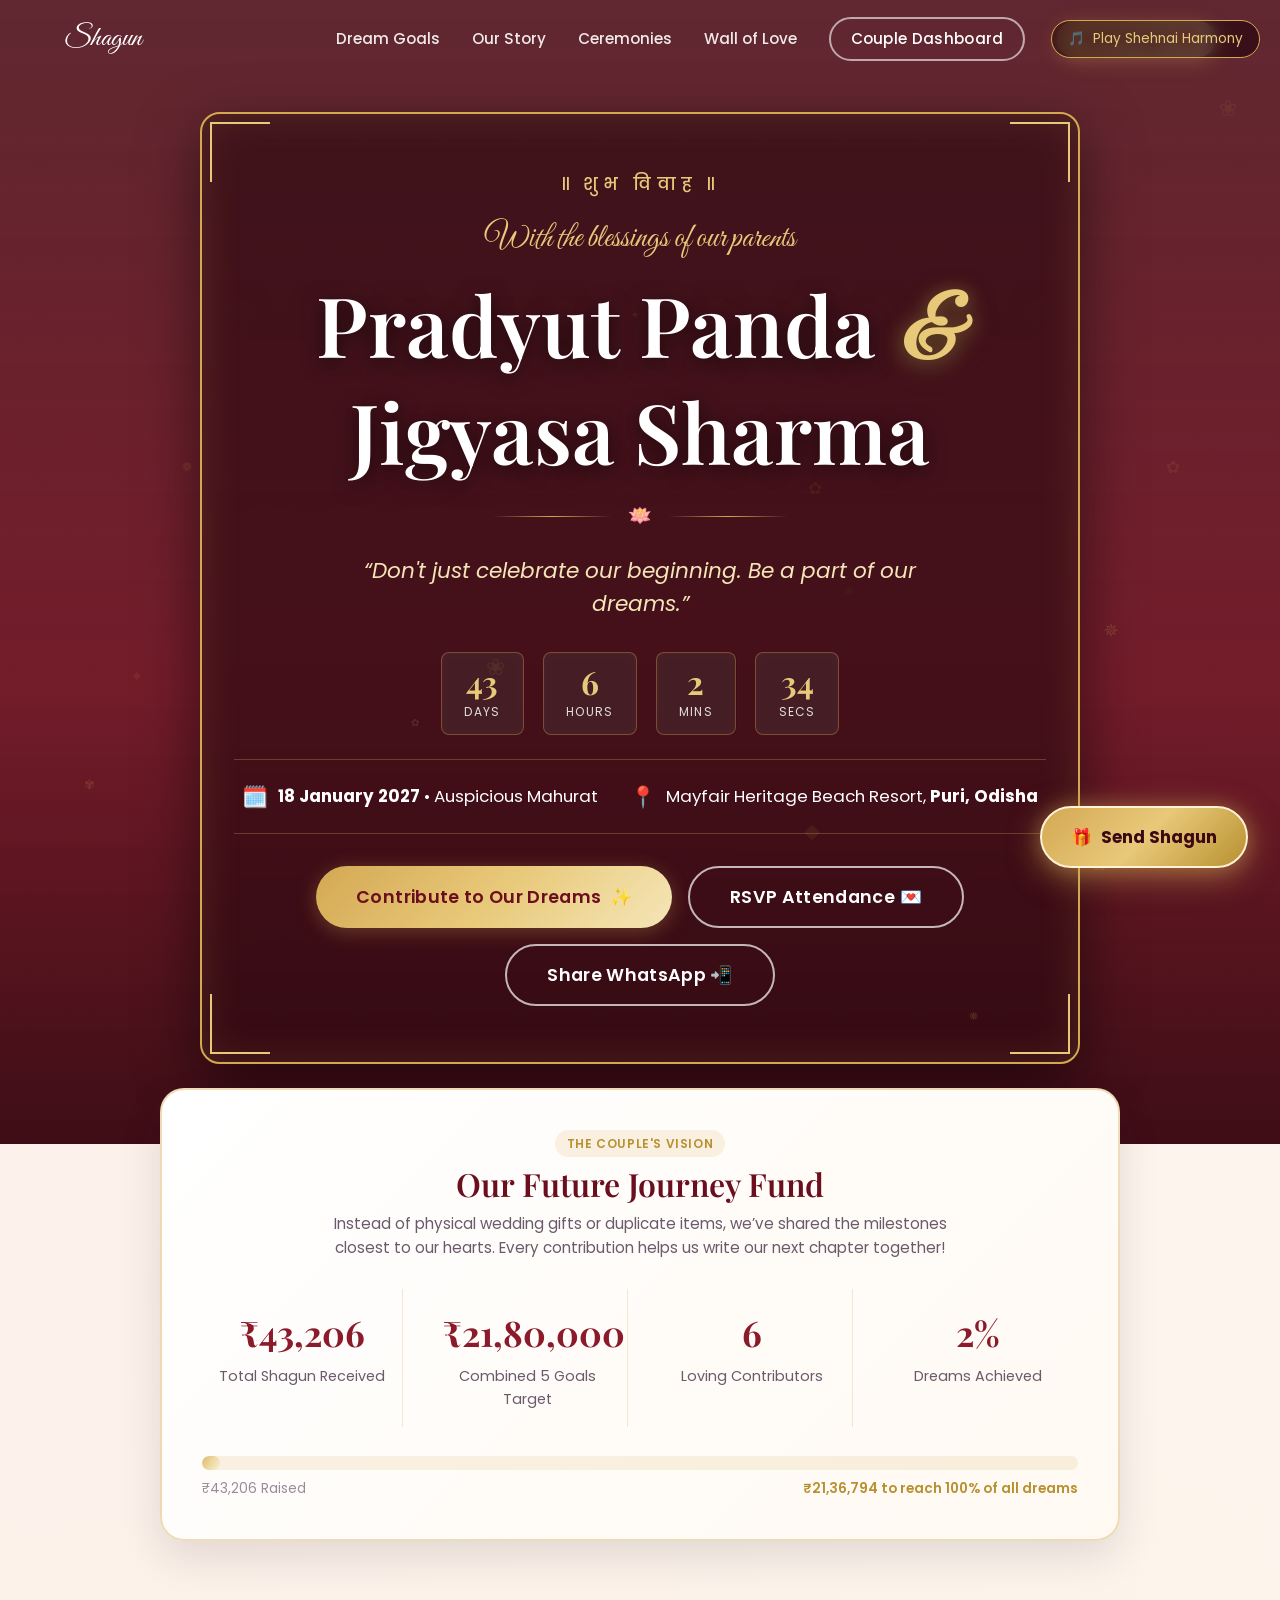
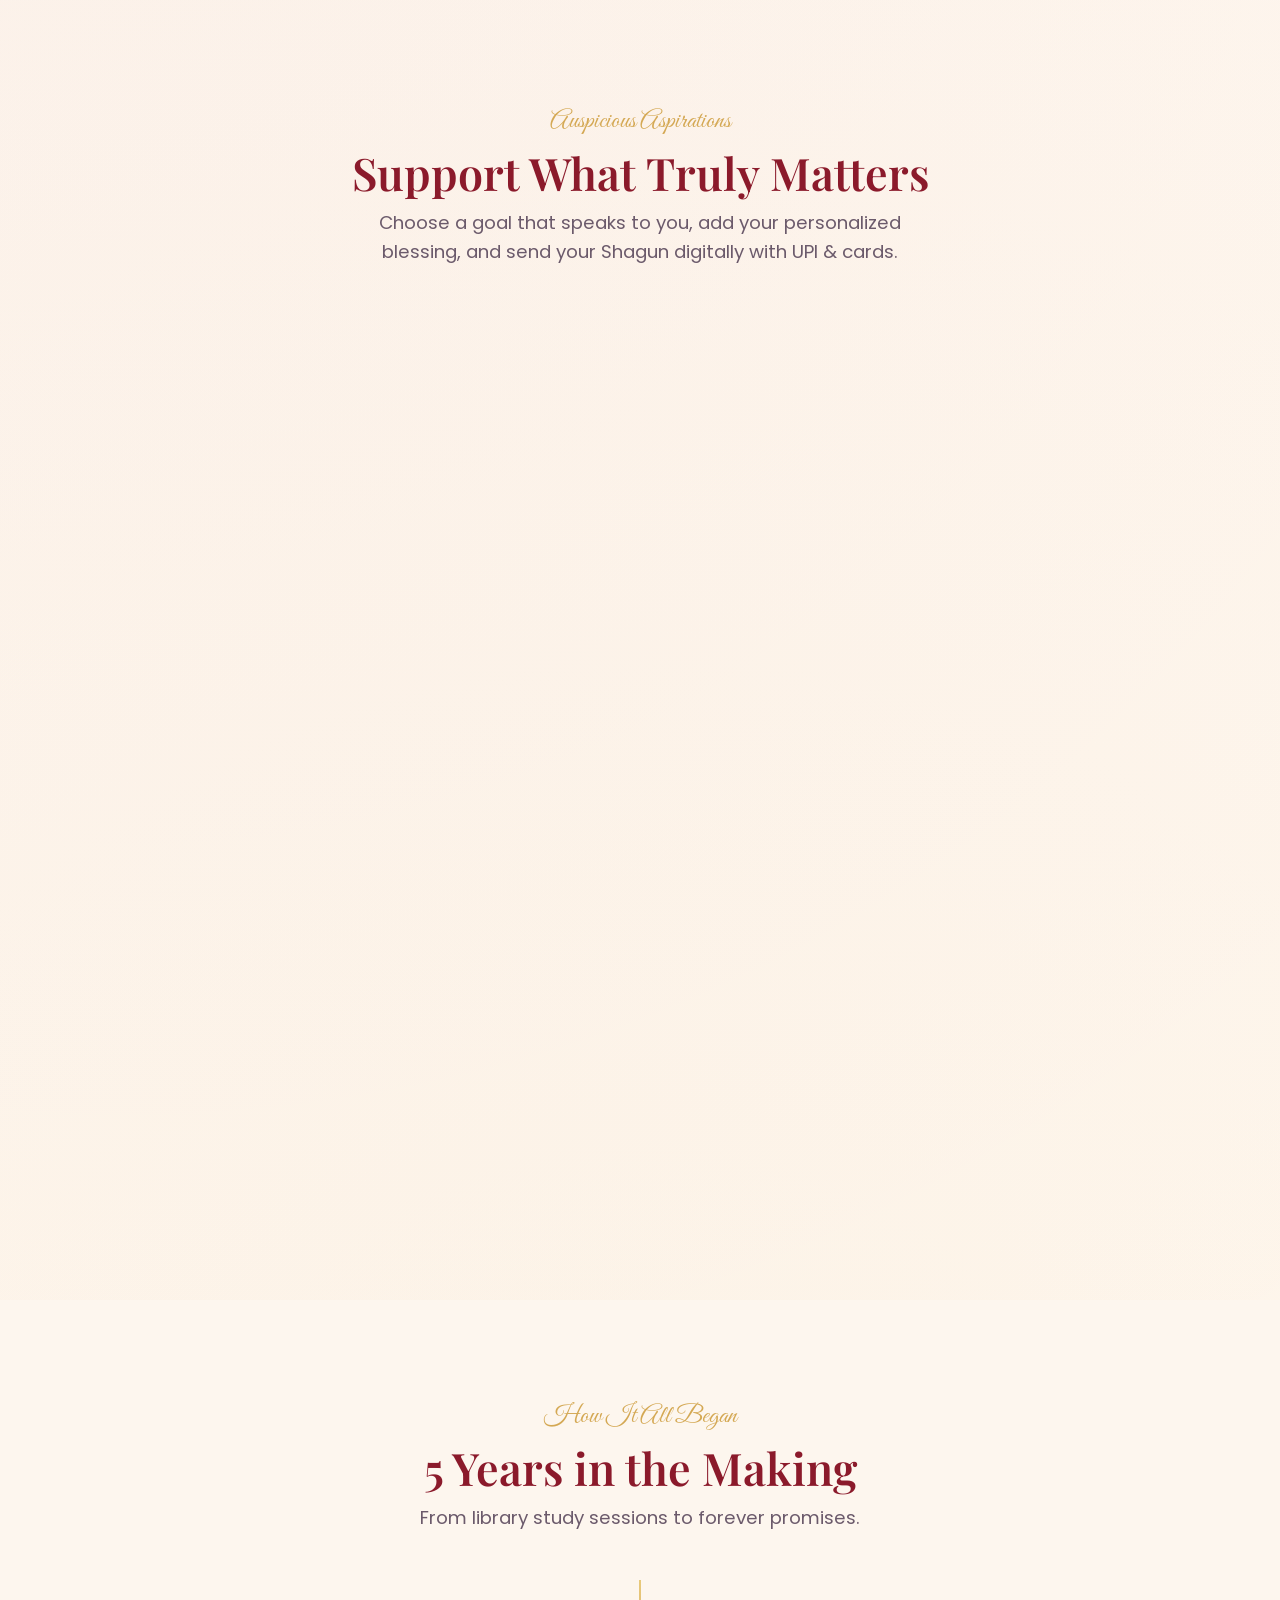
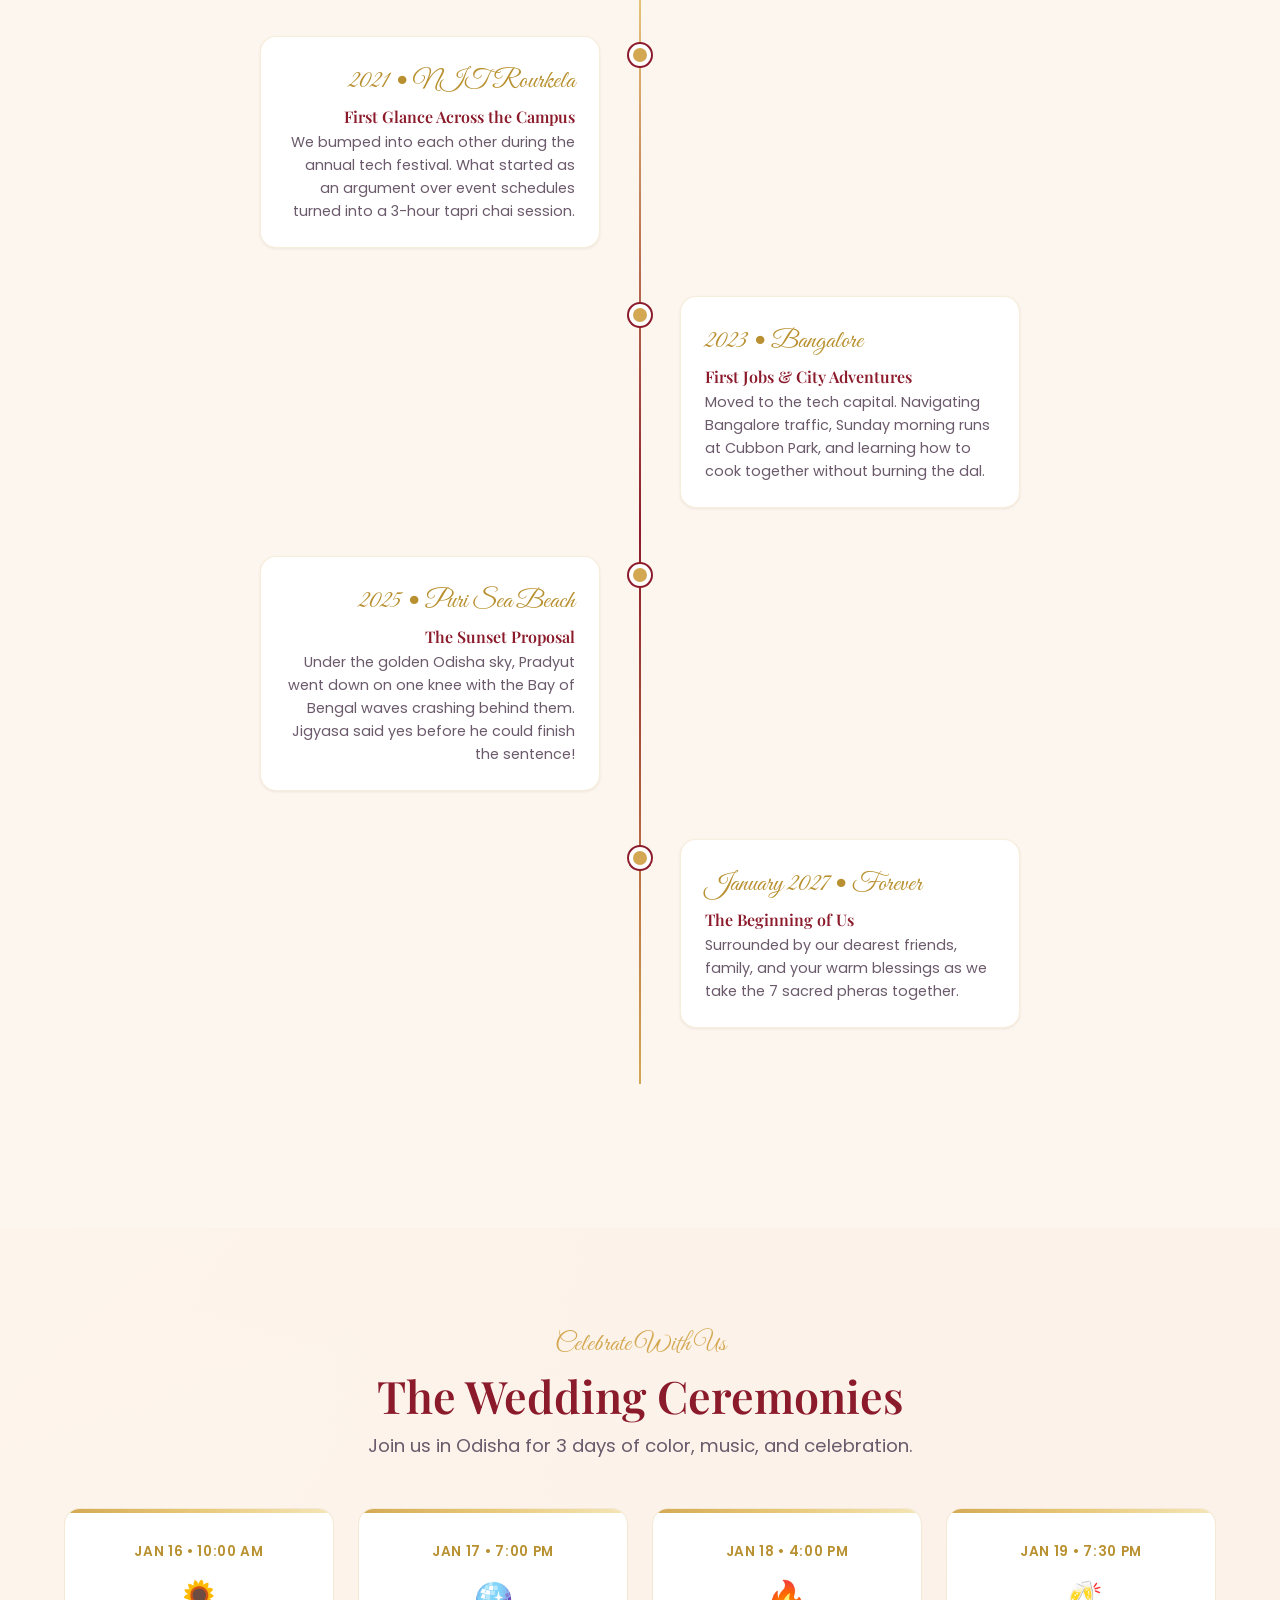
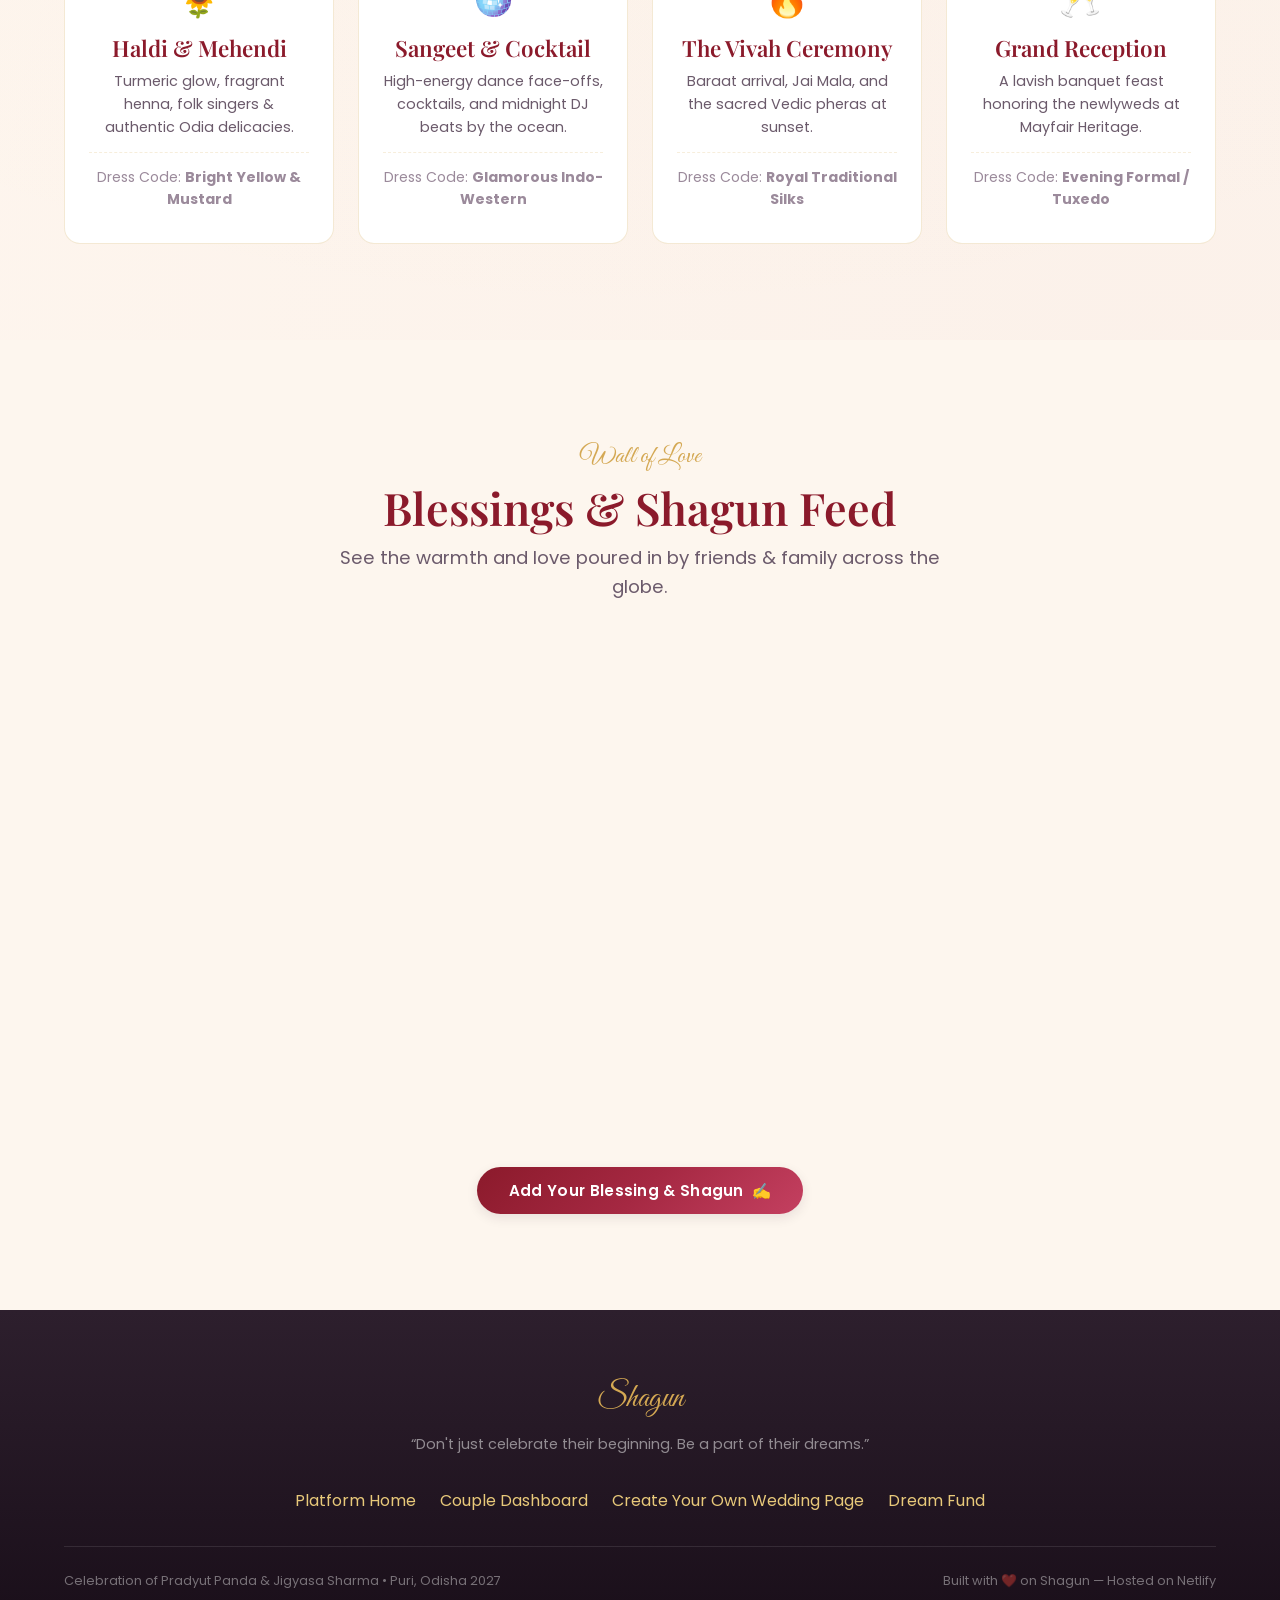
==== wedding.html @ 44f079c4 "feat: initial release of Shagun Indian wedding goal-funding webapp" ====
<!DOCTYPE html>
<html lang="en">
<head>
  <meta charset="UTF-8">
  <meta name="viewport" content="width=device-width, initial-scale=1.0">
  <title>Pradyut & Jigyasa Wedding Invitation & Shagun Registry | Puri, Odisha</title>
  <meta name="description" content="Join Pradyut & Jigyasa's wedding celebration on January 18, 2027 in Puri, Odisha. Don't just celebrate their beginning — be a part of their dreams!">
  <link rel="stylesheet" href="css/styles.css">
  <style>
    /* ==========================================================
       WEDDING INVITATION & SHAGUN REGISTRY - INTEGRATED STYLES
       ========================================================== */

    .wedding-bg {
      background-color: var(--color-cream);
      background-image: 
        radial-gradient(circle at 50% 50%, rgba(212, 168, 83, 0.05) 0%, transparent 60%),
        radial-gradient(circle at 10% 20%, rgba(139, 26, 43, 0.03) 0%, transparent 40%),
        radial-gradient(circle at 90% 80%, rgba(139, 26, 43, 0.03) 0%, transparent 40%);
    }

    /* Hero Section */
    .wedding-hero {
      min-height: 100vh;
      display: flex;
      flex-direction: column;
      align-items: center;
      justify-content: center;
      text-align: center;
      position: relative;
      padding: 6rem 1.5rem 4rem;
      background: 
        linear-gradient(180deg, rgba(74, 11, 22, 0.88) 0%, rgba(107, 15, 30, 0.94) 60%, rgba(58, 8, 17, 0.98) 100%),
        url('data:image/svg+xml;utf8,<svg xmlns="http://www.w3.org/2000/svg" width="80" height="80" viewBox="0 0 80 80"><path d="M40 0 L80 40 L40 80 L0 40 Z" fill="none" stroke="%23D4A853" stroke-width="0.7" opacity="0.15"/></svg>');
      color: #fff;
      overflow: hidden;
    }

    .hero-border-frame {
      position: relative;
      max-width: 880px;
      width: 100%;
      border: 2px solid var(--color-gold);
      padding: 3.5rem 2rem;
      border-radius: 20px;
      background: rgba(45, 10, 18, 0.65);
      backdrop-filter: blur(8px);
      box-shadow: 0 20px 60px rgba(0,0,0,0.5), inset 0 0 40px rgba(212,168,83,0.15);
      margin: 1rem auto;
    }

    .corner-motif {
      position: absolute;
      width: 60px;
      height: 60px;
      border: 2px solid var(--color-gold-light);
      pointer-events: none;
    }
    .corner-tl { top: 8px; left: 8px; border-right: none; border-bottom: none; }
    .corner-tr { top: 8px; right: 8px; border-left: none; border-bottom: none; }
    .corner-bl { bottom: 8px; left: 8px; border-right: none; border-top: none; }
    .corner-br { bottom: 8px; right: 8px; border-left: none; border-top: none; }

    .shubh-tag {
      display: inline-flex;
      align-items: center;
      gap: 0.5rem;
      color: var(--color-gold-light);
      font-size: 1.1rem;
      letter-spacing: 0.3em;
      text-transform: uppercase;
      margin-bottom: 1rem;
      font-weight: 500;
    }

    .couple-names {
      font-family: var(--font-heading);
      font-size: clamp(2.6rem, 7vw, 5.2rem);
      line-height: 1.1;
      color: #FFFFFF;
      margin: 0.8rem 0;
      text-shadow: 0 4px 20px rgba(0,0,0,0.6);
    }

    .couple-ampersand {
      font-family: var(--font-script);
      color: var(--color-gold-light);
      font-size: clamp(3rem, 7vw, 5.5rem);
      margin: 0 0.5rem;
      display: inline-block;
      vertical-align: middle;
      filter: drop-shadow(0 2px 8px rgba(212,168,83,0.6));
    }

    .wedding-tagline {
      font-size: clamp(1rem, 2.5vw, 1.35rem);
      color: var(--color-gold-shine);
      font-style: italic;
      margin: 1.2rem auto 2rem;
      max-width: 640px;
      line-height: 1.5;
    }

    .wedding-meta-bar {
      display: flex;
      justify-content: center;
      gap: 2rem;
      flex-wrap: wrap;
      padding: 1.25rem 0;
      border-top: 1px solid rgba(212,168,83,0.3);
      border-bottom: 1px solid rgba(212,168,83,0.3);
      margin-top: 1.5rem;
      font-size: 1.05rem;
      color: #fff;
    }

    .meta-item {
      display: flex;
      align-items: center;
      gap: 0.6rem;
    }

    .meta-icon {
      color: var(--color-gold-light);
      font-size: 1.3rem;
    }

    /* Countdown Ribbon */
    .countdown-ribbon {
      display: flex;
      gap: 1.2rem;
      justify-content: center;
      margin: 2rem 0 1rem;
      flex-wrap: wrap;
    }

    .countdown-box {
      background: rgba(255, 255, 255, 0.08);
      border: 1px solid rgba(212, 168, 83, 0.35);
      border-radius: var(--radius-md);
      padding: 0.8rem 1.4rem;
      min-width: 80px;
      text-align: center;
      backdrop-filter: blur(4px);
    }

    .countdown-val {
      font-size: 2rem;
      font-weight: 700;
      color: var(--color-gold-light);
      line-height: 1;
      font-family: var(--font-heading);
    }

    .countdown-lbl {
      font-size: 0.75rem;
      text-transform: uppercase;
      letter-spacing: 0.1em;
      opacity: 0.85;
      margin-top: 0.25rem;
    }

    .hero-actions {
      display: flex;
      gap: 1rem;
      justify-content: center;
      margin-top: 2rem;
      flex-wrap: wrap;
    }

    /* Floating Action Pill */
    .floating-shagun-btn {
      position: fixed;
      bottom: 2rem;
      right: 2rem;
      z-index: 999;
      background: linear-gradient(135deg, #D4A853 0%, #E8C97A 50%, #B8902F 100%);
      color: #3b0914;
      padding: 1rem 1.8rem;
      border-radius: var(--radius-full);
      font-weight: 700;
      font-size: 1.05rem;
      display: flex;
      align-items: center;
      gap: 0.6rem;
      box-shadow: 0 8px 32px rgba(212,168,83,0.5), 0 0 20px rgba(212,168,83,0.3);
      cursor: pointer;
      animation: pulseGold 2.5s infinite;
      transition: all var(--transition-normal);
      border: 2px solid #FFF3D4;
    }
    .floating-shagun-btn:hover {
      transform: translateY(-4px) scale(1.04);
      box-shadow: 0 12px 40px rgba(212,168,83,0.7);
    }

    /* Music Toggle Button */
    .music-btn {
      position: fixed;
      top: 1.25rem;
      right: 1.25rem;
      z-index: 1001;
      background: rgba(45,10,18,0.75);
      border: 1px solid var(--color-gold);
      color: var(--color-gold-light);
      padding: 0.5rem 1rem;
      border-radius: var(--radius-full);
      font-size: 0.85rem;
      cursor: pointer;
      display: flex;
      align-items: center;
      gap: 0.5rem;
      backdrop-filter: blur(8px);
      transition: all var(--transition-normal);
    }
    .music-btn:hover {
      background: var(--color-primary);
      color: #fff;
    }
    .music-playing {
      border-color: #4CAF50;
      color: #A5D6A7;
    }

    /* Overall Dream Progress Card */
    .dream-hero-card {
      background: linear-gradient(135deg, #FFFFFF 0%, #FFF9F2 100%);
      border: 2px solid rgba(212,168,83,0.4);
      border-radius: var(--radius-xl);
      padding: 2.5rem;
      margin: -3.5rem auto 4rem;
      max-width: 960px;
      position: relative;
      z-index: 10;
      box-shadow: 0 16px 40px rgba(45,31,45,0.12);
    }

    .dream-stats-grid {
      display: grid;
      grid-template-columns: repeat(auto-fit, minmax(180px, 1fr));
      gap: 1.5rem;
      margin: 1.8rem 0;
      text-align: center;
    }

    .dream-stat-box {
      padding: 1rem;
      border-right: 1px solid rgba(212,168,83,0.25);
    }
    .dream-stat-box:last-child {
      border-right: none;
    }

    .dream-stat-num {
      font-size: 2.2rem;
      font-weight: 700;
      color: var(--color-primary);
      font-family: var(--font-heading);
    }

    .dream-stat-sub {
      font-size: 0.9rem;
      color: var(--color-text-light);
      margin-top: 0.2rem;
    }

    /* Goal Cards */
    .goal-grid {
      display: grid;
      grid-template-columns: repeat(auto-fill, minmax(330px, 1fr));
      gap: 2rem;
      margin-top: 3rem;
    }

    .goal-card {
      background: #FFFFFF;
      border-radius: var(--radius-lg);
      border: 1px solid rgba(212,168,83,0.25);
      padding: 2rem;
      display: flex;
      flex-direction: column;
      justify-content: space-between;
      position: relative;
      transition: all var(--transition-normal);
      box-shadow: 0 4px 16px rgba(45,31,45,0.06);
    }

    .goal-card:hover {
      transform: translateY(-6px);
      box-shadow: 0 12px 36px rgba(212,168,83,0.2);
      border-color: var(--color-gold);
    }

    .goal-header {
      display: flex;
      align-items: flex-start;
      gap: 1rem;
      margin-bottom: 1rem;
    }

    .goal-emoji {
      font-size: 2.5rem;
      line-height: 1;
      background: var(--color-warm-white);
      padding: 0.6rem;
      border-radius: var(--radius-md);
      border: 1px solid rgba(212,168,83,0.2);
    }

    .goal-title {
      font-size: 1.35rem;
      color: var(--color-primary-dark);
      margin-bottom: 0.3rem;
    }

    .goal-desc {
      color: var(--color-text-light);
      font-size: 0.92rem;
      line-height: 1.5;
      margin-bottom: 1.5rem;
      flex-grow: 1;
    }

    .goal-amounts {
      display: flex;
      justify-content: space-between;
      align-items: baseline;
      margin-bottom: 0.6rem;
    }

    .goal-raised {
      font-weight: 700;
      color: var(--color-primary);
      font-size: 1.25rem;
    }

    .goal-target {
      color: var(--color-text-muted);
      font-size: 0.9rem;
    }

    .goal-footer {
      display: flex;
      justify-content: space-between;
      align-items: center;
      margin-top: 1.5rem;
      padding-top: 1rem;
      border-top: 1px dashed rgba(212,168,83,0.25);
    }

    .contributors-pill {
      font-size: 0.85rem;
      color: var(--color-text-light);
      display: flex;
      align-items: center;
      gap: 0.4rem;
    }

    /* Story Timeline */
    .timeline {
      position: relative;
      max-width: 840px;
      margin: 3rem auto;
      padding: 2rem 0;
    }

    .timeline::before {
      content: '';
      position: absolute;
      top: 0;
      bottom: 0;
      left: 50%;
      width: 2px;
      background: linear-gradient(180deg, var(--color-gold-light) 0%, var(--color-primary) 50%, var(--color-gold) 100%);
      transform: translateX(-50%);
    }

    .timeline-item {
      position: relative;
      width: 50%;
      padding: 1.5rem 2.5rem;
      box-sizing: border-box;
    }

    .timeline-item.left { left: 0; text-align: right; }
    .timeline-item.right { left: 50%; text-align: left; }

    .timeline-dot {
      position: absolute;
      top: 2rem;
      width: 22px;
      height: 22px;
      border-radius: 50%;
      background: var(--color-gold);
      border: 4px solid #fff;
      box-shadow: 0 0 0 2px var(--color-primary);
      z-index: 2;
    }
    .timeline-item.left .timeline-dot { right: -11px; }
    .timeline-item.right .timeline-dot { left: -11px; }

    .timeline-card {
      background: white;
      padding: 1.5rem;
      border-radius: var(--radius-lg);
      border: 1px solid rgba(212,168,83,0.2);
      box-shadow: var(--shadow-sm);
      transition: all var(--transition-normal);
    }
    .timeline-card:hover {
      box-shadow: var(--shadow-md);
      transform: translateY(-3px);
    }

    .timeline-year {
      font-family: var(--font-script);
      font-size: 1.6rem;
      color: var(--color-gold-dark);
      display: block;
      margin-bottom: 0.3rem;
    }

    /* Ceremonies */
    .events-grid {
      display: grid;
      grid-template-columns: repeat(auto-fit, minmax(260px, 1fr));
      gap: 1.5rem;
      margin-top: 3rem;
    }

    .event-card {
      background: white;
      border-radius: var(--radius-lg);
      padding: 2rem 1.5rem;
      text-align: center;
      border: 1px solid rgba(212,168,83,0.25);
      position: relative;
      overflow: hidden;
      transition: all var(--transition-normal);
    }
    .event-card::before {
      content: '';
      position: absolute;
      top: 0;
      left: 0;
      right: 0;
      height: 4px;
      background: var(--gradient-gold);
    }
    .event-card:hover {
      transform: translateY(-4px);
      box-shadow: var(--shadow-lg);
    }

    .event-time {
      font-size: 0.85rem;
      color: var(--color-gold-dark);
      font-weight: 600;
      text-transform: uppercase;
      letter-spacing: 0.05em;
      margin-bottom: 0.5rem;
    }

    .event-name {
      font-size: 1.4rem;
      color: var(--color-primary);
      margin-bottom: 0.5rem;
    }

    .event-dress {
      font-size: 0.88rem;
      color: var(--color-text-muted);
      margin-top: 0.8rem;
      padding-top: 0.8rem;
      border-top: 1px dashed rgba(212,168,83,0.2);
    }

    /* Wall of Love */
    .wall-grid {
      display: grid;
      grid-template-columns: repeat(auto-fill, minmax(280px, 1fr));
      gap: 1.5rem;
      margin-top: 2.5rem;
    }

    .blessing-card {
      background: white;
      border-radius: var(--radius-md);
      padding: 1.5rem;
      border-left: 4px solid var(--color-gold);
      box-shadow: var(--shadow-sm);
      display: flex;
      flex-direction: column;
      justify-content: space-between;
      transition: all var(--transition-normal);
    }
    .blessing-card:hover {
      box-shadow: var(--shadow-md);
      transform: translateY(-2px);
    }

    .blessing-header {
      display: flex;
      justify-content: space-between;
      align-items: center;
      margin-bottom: 0.8rem;
    }

    .blessing-author {
      font-weight: 600;
      color: var(--color-text);
      font-size: 1rem;
    }

    .blessing-amount {
      background: rgba(212, 168, 83, 0.15);
      color: var(--color-primary-dark);
      padding: 0.25rem 0.6rem;
      border-radius: var(--radius-full);
      font-weight: 700;
      font-size: 0.9rem;
    }

    .blessing-message {
      font-style: italic;
      color: var(--color-text-light);
      font-size: 0.93rem;
      line-height: 1.5;
      margin-bottom: 0.8rem;
    }

    .blessing-goal-tag {
      font-size: 0.78rem;
      color: var(--color-gold-dark);
      font-weight: 500;
    }

    /* Shagun Modal specific */
    .shagun-presets {
      display: grid;
      grid-template-columns: repeat(3, 1fr);
      gap: 0.6rem;
      margin: 1rem 0 1.25rem;
    }

    .preset-btn {
      padding: 0.75rem 0.5rem;
      border: 1.5px solid rgba(212,168,83,0.4);
      background: var(--color-warm-white);
      border-radius: var(--radius-md);
      font-weight: 600;
      color: var(--color-primary-dark);
      cursor: pointer;
      text-align: center;
      transition: all var(--transition-fast);
      display: flex;
      flex-direction: column;
      align-items: center;
    }
    .preset-btn .shagun-plus-one {
      font-size: 0.7rem;
      color: var(--color-gold-dark);
      font-weight: normal;
    }
    .preset-btn.selected, .preset-btn:hover {
      border-color: var(--color-gold);
      background: var(--gradient-gold);
      color: var(--color-primary-dark);
    }

    /* QR Code Display Box */
    .qr-container {
      background: #FFFFFF;
      padding: 1.5rem;
      border-radius: var(--radius-lg);
      border: 2px dashed var(--color-gold);
      text-align: center;
      margin: 1.5rem 0;
    }

    .qr-img {
      width: 190px;
      height: 190px;
      margin: 0.5rem auto;
      display: block;
      border-radius: var(--radius-sm);
    }

    .upi-app-buttons {
      display: grid;
      grid-template-columns: repeat(3, 1fr);
      gap: 0.75rem;
      margin: 1rem 0;
    }

    .upi-app-btn {
      padding: 0.6rem;
      border: 1px solid rgba(212,168,83,0.4);
      background: white;
      border-radius: var(--radius-md);
      font-weight: 600;
      font-size: 0.85rem;
      cursor: pointer;
      display: flex;
      align-items: center;
      justify-content: center;
      gap: 0.4rem;
      transition: all var(--transition-fast);
    }
    .upi-app-btn:hover {
      background: var(--color-warm-white);
      border-color: var(--color-gold);
    }

    .success-view {
      display: none;
      text-align: center;
      padding: 2rem 1rem;
    }
    .success-icon {
      font-size: 4rem;
      animation: scaleIn 0.5s ease;
      margin-bottom: 1rem;
    }

    @media (max-width: 768px) {
      .timeline::before { left: 20px; }
      .timeline-item { width: 100%; padding-left: 50px; padding-right: 10px; }
      .timeline-item.left, .timeline-item.right { left: 0; text-align: left; }
      .timeline-item.left .timeline-dot, .timeline-item.right .timeline-dot { left: 9px; }
      .wedding-meta-bar { flex-direction: column; gap: 0.8rem; }
      .dream-hero-card { margin: -2rem 1rem 3rem; padding: 1.5rem; }
      .floating-shagun-btn { bottom: 1.25rem; right: 1.25rem; padding: 0.85rem 1.4rem; font-size: 0.95rem; }
    }
  </style>
</head>
<body class="wedding-bg">

  <!-- ================= AMBIENT MUSIC TOGGLE ================= -->
  <button class="music-btn" id="musicToggleBtn" onclick="toggleWeddingMusic()" title="Play Auspicious Shehnai & Sitar Harmony">
    <span id="musicIcon">🎵</span>
    <span id="musicText">Play Shehnai Harmony</span>
  </button>

  <!-- ================= NAVBAR ================= -->
  <nav class="navbar" id="navbar">
    <div class="container">
      <a href="index.html" class="navbar-logo">Shagun</a>
      <div class="navbar-links">
        <a href="#dreams">Dream Goals</a>
        <a href="#story">Our Story</a>
        <a href="#events">Ceremonies</a>
        <a href="#blessings">Wall of Love</a>
        <a href="dashboard.html" class="btn btn-sm btn-outline" style="border-color: rgba(255,255,255,0.6); color: white;">Couple Dashboard</a>
        <button class="btn btn-sm btn-gold" onclick="openShagunModal()">Send Shagun 🎁</button>
      </div>
      <button class="mobile-menu-btn" aria-label="Toggle menu">☰</button>
    </div>
  </nav>

  <!-- ================= FLOATING ACTION BUTTON ================= -->
  <button class="floating-shagun-btn" onclick="openShagunModal()" title="Bless the couple with Shagun">
    <span>🎁</span>
    <span>Send Shagun</span>
  </button>

  <!-- ================= HERO SECTION ================= -->
  <header class="wedding-hero" id="home">
    <div class="hero-border-frame animate-fadeInUp">
      <div class="corner-motif corner-tl"></div>
      <div class="corner-motif corner-tr"></div>
      <div class="corner-motif corner-bl"></div>
      <div class="corner-motif corner-br"></div>

      <div class="shubh-tag">
        <span>॥</span>
        <span>शुभ विवाह</span>
        <span>॥</span>
      </div>

      <p style="font-family: var(--font-script); font-size: 2rem; color: var(--color-gold-light); margin-bottom: 0.2rem;">
        With the blessings of our parents
      </p>

      <h1 class="couple-names" id="coupleNamesHero">
        Pradyut <span class="couple-ampersand">&</span> Jigyasa
      </h1>

      <div class="ornament">
        <span class="ornament-icon">🪷</span>
      </div>

      <p class="wedding-tagline" id="taglineHero">
        “Don't just celebrate our beginning. Be a part of our dreams.”
      </p>

      <!-- Countdown -->
      <div class="countdown-ribbon" id="countdown">
        <div class="countdown-box">
          <div class="countdown-val" id="days">62</div>
          <div class="countdown-lbl">Days</div>
        </div>
        <div class="countdown-box">
          <div class="countdown-val" id="hours">14</div>
          <div class="countdown-lbl">Hours</div>
        </div>
        <div class="countdown-box">
          <div class="countdown-val" id="minutes">38</div>
          <div class="countdown-lbl">Mins</div>
        </div>
        <div class="countdown-box">
          <div class="countdown-val" id="seconds">45</div>
          <div class="countdown-lbl">Secs</div>
        </div>
      </div>

      <!-- Wedding Details -->
      <div class="wedding-meta-bar">
        <div class="meta-item">
          <span class="meta-icon">🗓️</span>
          <span id="dateVenueMeta"><strong>18 January 2027</strong> • Auspicious Mahurat</span>
        </div>
        <div class="meta-item">
          <span class="meta-icon">📍</span>
          <span>Mayfair Heritage Beach Resort, <strong>Puri, Odisha</strong></span>
        </div>
      </div>

      <div class="hero-actions">
        <button class="btn btn-gold btn-lg" onclick="openShagunModal()">
          <span>Contribute to Our Dreams</span>
          <span>✨</span>
        </button>
        <button class="btn btn-outline btn-lg" style="color: #fff; border-color: rgba(255,255,255,0.7);" onclick="openRsvpModal()">
          <span>RSVP Attendance 💌</span>
        </button>
        <button class="btn btn-outline btn-lg" style="color: #fff; border-color: rgba(255,255,255,0.7);" onclick="shareInvitation()">
          <span>Share WhatsApp 📲</span>
        </button>
      </div>
    </div>
  </header>

  <!-- ================= DREAM GOALS SUMMARY CARD ================= -->
  <div class="container">
    <div class="dream-hero-card reveal">
      <div style="text-align: center; max-width: 650px; margin: 0 auto;">
        <span class="badge badge-gold">The Couple's Vision</span>
        <h2 style="font-size: 2rem; color: var(--color-primary-dark); margin-top: 0.5rem;">
          Our Future Journey Fund
        </h2>
        <p style="color: var(--color-text-light); font-size: 0.95rem; margin-top: 0.5rem;">
          Instead of physical wedding gifts or duplicate items, we’ve shared the milestones closest to our hearts. Every contribution helps us write our next chapter together!
        </p>
      </div>

      <div class="dream-stats-grid">
        <div class="dream-stat-box">
          <div class="dream-stat-num" id="totalRaisedDisplay">₹9,75,000</div>
          <div class="dream-stat-sub">Total Shagun Received</div>
        </div>
        <div class="dream-stat-box">
          <div class="dream-stat-num" id="totalTargetDisplay">₹21,80,000</div>
          <div class="dream-stat-sub">Combined 5 Goals Target</div>
        </div>
        <div class="dream-stat-box">
          <div class="dream-stat-num" id="contributorsCountDisplay">23</div>
          <div class="dream-stat-sub">Loving Contributors</div>
        </div>
        <div class="dream-stat-box">
          <div class="dream-stat-num" id="overallPercentDisplay">45%</div>
          <div class="dream-stat-sub">Dreams Achieved</div>
        </div>
      </div>

      <!-- Overall progress bar -->
      <div style="margin-top: 1rem;">
        <div class="progress-container" style="height: 14px;">
          <div class="progress-bar" id="overallProgressBar" style="width: 45%;"></div>
        </div>
        <div style="display: flex; justify-content: space-between; font-size: 0.85rem; color: var(--color-text-muted); margin-top: 0.5rem;">
          <span id="progressBarBottomLeft">₹9,75,000 Raised</span>
          <span id="progressBarBottomRight" style="font-weight: 600; color: var(--color-gold-dark);">₹12,05,000 to reach 100% of all dreams</span>
        </div>
      </div>
    </div>
  </div>

  <!-- ================= THE DREAMS & GOALS ================= -->
  <section class="section" id="dreams">
    <div class="container">
      <div class="text-center reveal">
        <span class="section-label">Auspicious Aspirations</span>
        <h2 class="section-title">Support What Truly Matters</h2>
        <p class="section-subtitle">
          Choose a goal that speaks to you, add your personalized blessing, and send your Shagun digitally with UPI & cards.
        </p>
      </div>

      <div class="goal-grid" id="goalsContainer">
        <!-- Rendered dynamically from ShagunStore -->
      </div>
    </div>
  </section>

  <!-- ================= OUR STORY ================= -->
  <section class="section" id="story" style="background: var(--color-warm-white);">
    <div class="container">
      <div class="text-center reveal">
        <span class="section-label">How It All Began</span>
        <h2 class="section-title">5 Years in the Making</h2>
        <p class="section-subtitle">From library study sessions to forever promises.</p>
      </div>

      <div class="timeline">
        <div class="timeline-item left reveal-left">
          <div class="timeline-dot"></div>
          <div class="timeline-card">
            <span class="timeline-year">2021 • NIT Rourkela</span>
            <h4 style="color: var(--color-primary); margin-bottom: 0.3rem;">First Glance Across the Campus</h4>
            <p style="font-size: 0.9rem; color: var(--color-text-light);">
              We bumped into each other during the annual tech festival. What started as an argument over event schedules turned into a 3-hour tapri chai session.
            </p>
          </div>
        </div>

        <div class="timeline-item right reveal-right">
          <div class="timeline-dot"></div>
          <div class="timeline-card">
            <span class="timeline-year">2023 • Bangalore</span>
            <h4 style="color: var(--color-primary); margin-bottom: 0.3rem;">First Jobs & City Adventures</h4>
            <p style="font-size: 0.9rem; color: var(--color-text-light);">
              Moved to the tech capital. Navigating Bangalore traffic, Sunday morning runs at Cubbon Park, and learning how to cook together without burning the dal.
            </p>
          </div>
        </div>

        <div class="timeline-item left reveal-left">
          <div class="timeline-dot"></div>
          <div class="timeline-card">
            <span class="timeline-year">2025 • Puri Sea Beach</span>
            <h4 style="color: var(--color-primary); margin-bottom: 0.3rem;">The Sunset Proposal</h4>
            <p style="font-size: 0.9rem; color: var(--color-text-light);">
              Under the golden Odisha sky, Pradyut went down on one knee with the Bay of Bengal waves crashing behind them. Jigyasa said yes before he could finish the sentence!
            </p>
          </div>
        </div>

        <div class="timeline-item right reveal-right">
          <div class="timeline-dot"></div>
          <div class="timeline-card">
            <span class="timeline-year">January 2027 • Forever</span>
            <h4 style="color: var(--color-primary); margin-bottom: 0.3rem;">The Beginning of Us</h4>
            <p style="font-size: 0.9rem; color: var(--color-text-light);">
              Surrounded by our dearest friends, family, and your warm blessings as we take the 7 sacred pheras together.
            </p>
          </div>
        </div>
      </div>
    </div>
  </section>

  <!-- ================= WEDDING EVENTS & ITINERARY ================= -->
  <section class="section" id="events">
    <div class="container">
      <div class="text-center reveal">
        <span class="section-label">Celebrate With Us</span>
        <h2 class="section-title">The Wedding Ceremonies</h2>
        <p class="section-subtitle">Join us in Odisha for 3 days of color, music, and celebration.</p>
      </div>

      <div class="events-grid">
        <div class="event-card reveal">
          <div class="event-time">Jan 16 • 10:00 AM</div>
          <div style="font-size: 2.2rem; margin-bottom: 0.5rem;">🌻</div>
          <h3 class="event-name">Haldi & Mehendi</h3>
          <p style="font-size: 0.9rem; color: var(--color-text-light);">
            Turmeric glow, fragrant henna, folk singers & authentic Odia delicacies.
          </p>
          <div class="event-dress">Dress Code: <strong>Bright Yellow & Mustard</strong></div>
        </div>

        <div class="event-card reveal">
          <div class="event-time">Jan 17 • 7:00 PM</div>
          <div style="font-size: 2.2rem; margin-bottom: 0.5rem;">🪩</div>
          <h3 class="event-name">Sangeet & Cocktail</h3>
          <p style="font-size: 0.9rem; color: var(--color-text-light);">
            High-energy dance face-offs, cocktails, and midnight DJ beats by the ocean.
          </p>
          <div class="event-dress">Dress Code: <strong>Glamorous Indo-Western</strong></div>
        </div>

        <div class="event-card reveal">
          <div class="event-time">Jan 18 • 4:00 PM</div>
          <div style="font-size: 2.2rem; margin-bottom: 0.5rem;">🔥</div>
          <h3 class="event-name">The Vivah Ceremony</h3>
          <p style="font-size: 0.9rem; color: var(--color-text-light);">
            Baraat arrival, Jai Mala, and the sacred Vedic pheras at sunset.
          </p>
          <div class="event-dress">Dress Code: <strong>Royal Traditional Silks</strong></div>
        </div>

        <div class="event-card reveal">
          <div class="event-time">Jan 19 • 7:30 PM</div>
          <div style="font-size: 2.2rem; margin-bottom: 0.5rem;">🥂</div>
          <h3 class="event-name">Grand Reception</h3>
          <p style="font-size: 0.9rem; color: var(--color-text-light);">
            A lavish banquet feast honoring the newlyweds at Mayfair Heritage.
          </p>
          <div class="event-dress">Dress Code: <strong>Evening Formal / Tuxedo</strong></div>
        </div>
      </div>
    </div>
  </section>

  <!-- ================= WALL OF LOVE / BLESSINGS ================= -->
  <section class="section" id="blessings" style="background: var(--color-warm-white);">
    <div class="container">
      <div class="text-center reveal">
        <span class="section-label">Wall of Love</span>
        <h2 class="section-title">Blessings & Shagun Feed</h2>
        <p class="section-subtitle">
          See the warmth and love poured in by friends & family across the globe.
        </p>
      </div>

      <div class="wall-grid" id="wallFeed">
        <!-- Rendered dynamically from ShagunStore -->
      </div>

      <div class="text-center" style="margin-top: 2.5rem;">
        <button class="btn btn-primary" onclick="openShagunModal()">
          <span>Add Your Blessing & Shagun</span>
          <span>✍️</span>
        </button>
      </div>
    </div>
  </section>

  <!-- ================= SHAGUN CONTRIBUTION MODAL ================= -->
  <div class="modal-overlay" id="shagunModal">
    <div class="modal" style="max-width: 520px;">
      <div class="modal-header" style="display:flex; justify-content:space-between; align-items:center;">
        <div>
          <h3 style="color:var(--color-primary); font-size:1.4rem;">Send Your Shagun</h3>
          <p style="font-size:0.85rem; color:var(--color-text-muted);">Bless the couple’s shared dreams</p>
        </div>
        <button onclick="closeModal('shagunModal')" style="background:none; font-size:1.5rem; color:var(--color-text-muted); cursor:pointer;">✕</button>
      </div>

      <!-- Step 1: Form View -->
      <div class="modal-body" id="modalFormView">
        <div class="form-group">
          <label class="form-label">Select Goal to Support</label>
          <select class="form-select" id="shagunGoalSelect"></select>
        </div>

        <div class="form-group">
          <label class="form-label">Choose Auspicious Amount</label>
          <div class="shagun-presets">
            <button type="button" class="preset-btn" onclick="selectPreset(501)">
              <span>₹501</span>
              <span class="shagun-plus-one">+ ₹1 Shagun</span>
            </button>
            <button type="button" class="preset-btn selected" onclick="selectPreset(1101)">
              <span>₹1,101</span>
              <span class="shagun-plus-one">+ ₹1 Shagun</span>
            </button>
            <button type="button" class="preset-btn" onclick="selectPreset(2101)">
              <span>₹2,101</span>
              <span class="shagun-plus-one">+ ₹1 Shagun</span>
            </button>
            <button type="button" class="preset-btn" onclick="selectPreset(5101)">
              <span>₹5,101</span>
              <span class="shagun-plus-one">+ ₹1 Shagun</span>
            </button>
            <button type="button" class="preset-btn" onclick="selectPreset(11001)">
              <span>₹11,001</span>
              <span class="shagun-plus-one">+ ₹1 Shagun</span>
            </button>
            <button type="button" class="preset-btn" onclick="selectPreset(21001)">
              <span>₹21,001</span>
              <span class="shagun-plus-one">+ ₹1 Shagun</span>
            </button>
          </div>
          <input type="number" class="form-input" id="customAmountInput" placeholder="Or enter custom amount (₹)" value="1101" oninput="updateQrCode()">
        </div>

        <div class="form-group">
          <label class="form-label">Your Name</label>
          <input type="text" class="form-input" id="contributorNameInput" placeholder="e.g. Rohan & Divya" required>
        </div>

        <div class="form-group">
          <label class="form-label">Your Relationship</label>
          <select class="form-select" id="contributorRelationInput">
            <option value="College Friend">College Friend (NIT Rourkela)</option>
            <option value="School Friend">School Friend</option>
            <option value="Colleague">Colleague / Work Mate</option>
            <option value="Family Relative">Family Relative</option>
            <option value="Dearest Well-Wisher">Dearest Well-Wisher</option>
          </select>
        </div>

        <div class="form-group">
          <label class="form-label">Your Blessing / Message</label>
          <textarea class="form-textarea" id="contributorMsgInput" placeholder="Write a warm heartfelt wish for the couple..."></textarea>
        </div>

        <!-- Live UPI QR Code Box -->
        <div class="qr-container">
          <span style="font-size:0.85rem; font-weight:600; color:var(--color-primary-dark); display:block;">
            Scan & Pay with Any UPI App
          </span>
          <img id="upiQrCodeImg" class="qr-img" src="" alt="UPI QR Code">
          <span style="font-size:0.78rem; color:var(--color-text-muted); display:block;">
            UPI ID: <strong id="vpaDisplay">pradyut.panda@oksbi</strong>
          </span>

          <div class="upi-app-buttons">
            <button type="button" class="upi-app-btn" onclick="payViaApp('gpay')">🟢 GPay</button>
            <button type="button" class="upi-app-btn" onclick="payViaApp('phonepe')">🟣 PhonePe</button>
            <button type="button" class="upi-app-btn" onclick="payViaApp('paytm')">🔵 Paytm</button>
          </div>
        </div>

        <button class="btn btn-gold btn-lg" style="width: 100%; justify-content: center;" onclick="confirmShagunPayment()">
          <span>I Have Sent My Shagun ✨</span>
        </button>
      </div>

      <!-- Step 2: Success Celebration View -->
      <div class="success-view" id="modalSuccessView">
        <div class="success-icon">🪷</div>
        <h3 style="color:var(--color-primary); font-size:1.6rem; margin-bottom: 0.5rem;">Shagun Received with Gratitude!</h3>
        <p style="color:var(--color-text-light); font-size:0.95rem; line-height:1.5;">
          Thank you, <strong id="successSenderName">Friend</strong>! Your auspicious contribution of <strong id="successAmount">₹1,101</strong> and your blessings have been recorded for Pradyut & Jigyasa.
        </p>
        <div style="background:var(--color-warm-white); border:1px dashed var(--color-gold); border-radius:var(--radius-md); padding:1rem; margin:1.5rem 0;">
          <p style="font-size:0.85rem; color:var(--color-text-muted);">
            Your blessing is now proudly displayed on the couple's Wall of Love.
          </p>
        </div>
        <button class="btn btn-primary" onclick="closeShagunSuccess()">View on Wall of Love ✨</button>
      </div>
    </div>
  </div>

  <!-- ================= RSVP MODAL ================= -->
  <div class="modal-overlay" id="rsvpModal">
    <div class="modal">
      <div class="modal-header" style="display:flex; justify-content:space-between; align-items:center;">
        <div>
          <h3 style="color:var(--color-primary); font-size:1.4rem;">Wedding RSVP</h3>
          <p style="font-size:0.85rem; color:var(--color-text-muted);">Let the couple know your attendance</p>
        </div>
        <button onclick="closeModal('rsvpModal')" style="background:none; font-size:1.5rem; color:var(--color-text-muted); cursor:pointer;">✕</button>
      </div>
      <div class="modal-body">
        <div class="form-group">
          <label class="form-label">Your Name</label>
          <input type="text" class="form-input" id="rsvpName" placeholder="Full name">
        </div>
        <div class="form-group">
          <label class="form-label">Email or WhatsApp Number</label>
          <input type="text" class="form-input" id="rsvpContact" placeholder="For venue updates & schedule">
        </div>
        <div class="form-group">
          <label class="form-label">Will you be attending in Puri?</label>
          <select class="form-select" id="rsvpAttendance">
            <option value="attending">Yes, Joyfully Attending! 🎉</option>
            <option value="declined">Regretfully Cannot Make It (Blessing Remotely)</option>
          </select>
        </div>
        <div class="form-group">
          <label class="form-label">Number of Guests Attending</label>
          <input type="number" class="form-input" id="rsvpGuests" value="1" min="1" max="6">
        </div>
        <div class="form-group">
          <label class="form-label">Dietary Preference</label>
          <select class="form-select" id="rsvpMeal">
            <option value="Vegetarian">Pure Vegetarian</option>
            <option value="Non-Vegetarian">Non-Vegetarian (Odia coastal seafood/mutton)</option>
            <option value="Jain">Jain Food</option>
          </select>
        </div>
        <button class="btn btn-primary btn-lg" style="width:100%; justify-content:center;" onclick="submitRsvp()">
          Confirm RSVP ✨
        </button>
      </div>
    </div>
  </div>

  <!-- ================= FOOTER ================= -->
  <footer class="footer">
    <div class="container text-center">
      <div class="footer-logo">Shagun</div>
      <p class="footer-tagline">
        “Don't just celebrate their beginning. Be a part of their dreams.”
      </p>

      <div style="display:flex; justify-content:center; gap:1.5rem; margin-bottom: 2rem;">
        <a href="index.html" style="color:var(--color-gold-light);">Platform Home</a>
        <a href="dashboard.html" style="color:var(--color-gold-light);">Couple Dashboard</a>
        <a href="create.html" style="color:var(--color-gold-light);">Create Your Own Wedding Page</a>
        <a href="#dreams" style="color:var(--color-gold-light);">Dream Fund</a>
      </div>

      <div class="footer-bottom">
        <span>Celebration of Pradyut Panda & Jigyasa Sharma • Puri, Odisha 2027</span>
        <span>Built with ❤️ on Shagun — Hosted on Netlify</span>
      </div>
    </div>
  </footer>

  <!-- ================= SCRIPTS ================= -->
  <script src="js/utils.js"></script>
  <script src="js/store.js"></script>
  <script src="js/upi.js"></script>
  <script>
    // --- Load Couple Data from ShagunStore ---
    let currentWedding = null;

    function renderWeddingPage() {
      currentWedding = window.shagunStore.getWedding();
      window.shagunStore.incrementView();

      // Render Couple Names & Details
      document.getElementById('coupleNamesHero').innerHTML = `
        ${currentWedding.groom} <span class="couple-ampersand">&</span> ${currentWedding.bride}
      `;
      document.title = `${currentWedding.groom} & ${currentWedding.bride}'s Wedding Invitation | Shagun`;

      // Render Goals
      const goalsContainer = document.getElementById('goalsContainer');
      const select = document.getElementById('shagunGoalSelect');
      goalsContainer.innerHTML = '';
      select.innerHTML = '';

      currentWedding.goals.forEach(goal => {
        const percent = Math.min(Math.round((goal.raised / goal.target) * 100), 100);
        
        // Goal Card
        const card = document.createElement('div');
        card.className = 'goal-card reveal';
        card.innerHTML = `
          <div>
            <div class="goal-header">
              <span class="goal-emoji">${goal.emoji}</span>
              <div>
                <h3 class="goal-title">${goal.title}</h3>
                <span class="badge badge-primary">${goal.category || 'Milestone'}</span>
              </div>
            </div>
            <p class="goal-desc">${goal.desc}</p>
          </div>
          <div>
            <div class="goal-amounts">
              <span class="goal-raised">${formatINR(goal.raised)}</span>
              <span class="goal-target">Target: ${formatINR(goal.target)}</span>
            </div>
            <div class="progress-container">
              <div class="progress-bar" style="width: ${percent}%;"></div>
            </div>
            <div class="goal-footer">
              <span class="contributors-pill">👥 ${goal.contributorsCount || 0} Contributors (${percent}%)</span>
              <button class="btn btn-sm btn-gold" onclick="openShagunModal('${goal.id}')">Contribute 🎁</button>
            </div>
          </div>
        `;
        goalsContainer.appendChild(card);

        // Select Option
        const opt = document.createElement('option');
        opt.value = goal.id;
        opt.textContent = `${goal.emoji} ${goal.title} (${formatINR(goal.raised)} / ${formatINR(goal.target)})`;
        select.appendChild(opt);
      });

      // Render Wall Feed
      renderWallFeed();

      // Update Metrics
      updateMetricsDisplay();

      // Update QR Code
      updateQrCode();
    }

    function renderWallFeed() {
      const wallFeed = document.getElementById('wallFeed');
      wallFeed.innerHTML = '';

      const contributions = currentWedding.contributions || [];
      contributions.forEach(tx => {
        const card = document.createElement('div');
        card.className = 'blessing-card reveal';
        card.innerHTML = `
          <div>
            <div class="blessing-header">
              <span class="blessing-author">${tx.name}</span>
              <span class="blessing-amount">${formatINR(tx.amount)}</span>
            </div>
            <p class="blessing-message">“${tx.message}”</p>
          </div>
          <div style="display:flex; justify-content:space-between; align-items:center; margin-top:0.5rem;">
            <span class="blessing-goal-tag">Gifted toward: ${tx.goalTitle}</span>
            <span style="font-size:0.75rem; color:var(--color-text-muted);">${tx.relationship || 'Friend'}</span>
          </div>
        `;
        wallFeed.appendChild(card);
      });
    }

    function updateMetricsDisplay() {
      const metrics = window.shagunStore.getMetrics();
      document.getElementById('totalRaisedDisplay').textContent = formatINR(metrics.totalRaised);
      document.getElementById('totalTargetDisplay').textContent = formatINR(metrics.totalTarget);
      document.getElementById('contributorsCountDisplay').textContent = metrics.contributorsCount;
      document.getElementById('overallPercentDisplay').textContent = metrics.percent + '%';
      document.getElementById('overallProgressBar').style.width = metrics.percent + '%';
      document.getElementById('progressBarBottomLeft').textContent = `${formatINR(metrics.totalRaised)} Raised`;
      
      const remaining = Math.max(0, metrics.totalTarget - metrics.totalRaised);
      document.getElementById('progressBarBottomRight').textContent = `${formatINR(remaining)} to reach 100% of all dreams`;
    }

    // --- Dynamic QR Code Generator ---
    function updateQrCode() {
      const amount = parseInt(document.getElementById('customAmountInput').value, 10) || 1101;
      const vpa = currentWedding?.upi?.id || 'pradyut.panda@oksbi';
      const qrUrl = window.UpiEngine.getQrCodeUrl(amount, 'Wedding Shagun', vpa);
      document.getElementById('upiQrCodeImg').src = qrUrl;
      document.getElementById('vpaDisplay').textContent = vpa;
    }

    function payViaApp(appName) {
      const amount = parseInt(document.getElementById('customAmountInput').value, 10) || 1101;
      const vpa = currentWedding?.upi?.id || 'pradyut.panda@oksbi';
      window.UpiEngine.openApp(appName, amount, 'Wedding Shagun', vpa);
    }

    // --- Modal Handlers ---
    function openShagunModal(preselectedGoalId = null) {
      if (preselectedGoalId) {
        document.getElementById('shagunGoalSelect').value = preselectedGoalId;
      }
      document.getElementById('modalFormView').style.display = 'block';
      document.getElementById('modalSuccessView').style.display = 'none';
      updateQrCode();
      openModal('shagunModal');
    }

    function selectPreset(amount) {
      document.querySelectorAll('.preset-btn').forEach(btn => btn.classList.remove('selected'));
      event.currentTarget.classList.add('selected');
      document.getElementById('customAmountInput').value = amount;
      updateQrCode();
    }

    function confirmShagunPayment() {
      const name = document.getElementById('contributorNameInput').value.trim() || 'A Dearest Friend';
      const amount = parseInt(document.getElementById('customAmountInput').value, 10) || 1101;
      const goalId = document.getElementById('shagunGoalSelect').value;
      const relation = document.getElementById('contributorRelationInput').value;
      const message = document.getElementById('contributorMsgInput').value.trim() || 'Wishing you both eternal love, laughter, and an adventurous life together! 🎉❤️';

      // Save to ShagunStore
      window.shagunStore.addContribution(currentWedding.id, {
        name,
        amount,
        goalId,
        message,
        relationship: relation,
        paymentMode: 'UPI'
      });

      // Trigger Confetti
      window.triggerConfetti();

      // Show Success View
      document.getElementById('successSenderName').textContent = name;
      document.getElementById('successAmount').textContent = formatINR(amount);
      document.getElementById('modalFormView').style.display = 'none';
      document.getElementById('modalSuccessView').style.display = 'block';

      // Re-render
      renderWeddingPage();
    }

    function closeShagunSuccess() {
      closeModal('shagunModal');
      document.getElementById('blessings').scrollIntoView({ behavior: 'smooth' });
      showToast('Thank you for blessing our dreams!', 'success');
    }

    // --- RSVP Logic ---
    function openRsvpModal() {
      openModal('rsvpModal');
    }

    function submitRsvp() {
      const name = document.getElementById('rsvpName').value.trim();
      if (!name) {
        alert('Please enter your name');
        return;
      }
      const contact = document.getElementById('rsvpContact').value.trim();
      const attendance = document.getElementById('rsvpAttendance').value;
      const guests = parseInt(document.getElementById('rsvpGuests').value, 10) || 1;
      const meal = document.getElementById('rsvpMeal').value;

      window.shagunStore.addRSVP(currentWedding.id, {
        name,
        email: contact,
        attendance,
        guests,
        meal
      });

      closeModal('rsvpModal');
      showToast(`Thank you ${name}! Your RSVP has been confirmed.`, 'success');
    }

    // --- Audio Toggle ---
    function toggleWeddingMusic() {
      const isPlaying = window.weddingAudio.toggle();
      const btn = document.getElementById('musicToggleBtn');
      const icon = document.getElementById('musicIcon');
      const text = document.getElementById('musicText');

      if (isPlaying) {
        btn.classList.add('music-playing');
        icon.textContent = '🔊';
        text.textContent = 'Playing Shehnai (Tap to pause)';
      } else {
        btn.classList.remove('music-playing');
        icon.textContent = '🎵';
        text.textContent = 'Play Shehnai Harmony';
      }
    }

    // --- Share Invitation ---
    function shareInvitation() {
      const url = window.location.href;
      const text = `Join ${currentWedding.groom} & ${currentWedding.bride}'s Wedding Celebration in Puri, Odisha! 🪷\n“Don't just celebrate their beginning. Be a part of their dreams.”\nContribute to their Shagun Registry: ${url}`;
      
      const whatsappUrl = `https://api.whatsapp.com/send?text=${encodeURIComponent(text)}`;
      window.open(whatsappUrl, '_blank');
    }

    // --- Countdown to Jan 18, 2027 ---
    function updateCountdown() {
      const weddingDate = new Date('2027-01-18T16:00:00+05:30').getTime();
      const now = new Date().getTime();
      const diff = weddingDate - now;

      if (diff > 0) {
        document.getElementById('days').textContent = Math.floor(diff / (1000 * 60 * 60 * 24));
        document.getElementById('hours').textContent = Math.floor((diff % (1000 * 60 * 60 * 24)) / (1000 * 60 * 60));
        document.getElementById('minutes').textContent = Math.floor((diff % (1000 * 60 * 60)) / (1000 * 60));
        document.getElementById('seconds').textContent = Math.floor((diff % (1000 * 60)) / 1000);
      }
    }
    setInterval(updateCountdown, 1000);
    updateCountdown();

    // Initial render
    document.addEventListener('DOMContentLoaded', () => {
      renderWeddingPage();
      const hero = document.querySelector('.wedding-hero');
      if (hero) createFloatingElements(hero, 15);
    });
  </script>
</body>
</html>
---- css/styles.css ----
/* ============================================
   SHAGUN - शगुन | Indian Wedding Goal-Funding
   Design System & Global Styles
   ============================================ */

@import url('https://fonts.googleapis.com/css2?family=Playfair+Display:ital,wght@0,400;0,500;0,600;0,700;0,800;1,400;1,500;1,600&family=Poppins:wght@300;400;500;600;700&family=Great+Vibes&display=swap');

/* ---------- CSS Variables / Design Tokens ---------- */
:root {
  /* Primary - Rich Maroon/Burgundy */
  --color-primary: #8B1A2B;
  --color-primary-dark: #6B0F1E;
  --color-primary-light: #A52842;

  /* Secondary - Royal Gold */
  --color-gold: #D4A853;
  --color-gold-light: #E8C97A;
  --color-gold-dark: #B8902F;
  --color-gold-shine: #F5E6B8;

  /* Accent - Soft Pink */
  --color-pink: #E8A0BF;
  --color-pink-light: #F5D5E5;
  --color-pink-dark: #C47A99;

  /* Neutrals */
  --color-cream: #FFF8F0;
  --color-ivory: #FFFEF7;
  --color-warm-white: #FDF6EE;
  --color-text: #2D1F2D;
  --color-text-light: #6B5A6B;
  --color-text-muted: #9B8A9B;

  /* Semantic */
  --color-success: #4CAF50;
  --color-info: #2196F3;
  --color-warning: #FF9800;

  /* Gradients */
  --gradient-primary: linear-gradient(135deg, #8B1A2B 0%, #A52842 50%, #C44060 100%);
  --gradient-gold: linear-gradient(135deg, #D4A853 0%, #E8C97A 50%, #F5E6B8 100%);
  --gradient-hero: linear-gradient(180deg, rgba(139,26,43,0.9) 0%, rgba(139,26,43,0.7) 40%, rgba(212,168,83,0.3) 100%);
  --gradient-card: linear-gradient(145deg, #FFFFFF 0%, #FFF8F0 100%);
  --gradient-dark: linear-gradient(180deg, #2D1F2D 0%, #1A0F1A 100%);

  /* Typography */
  --font-heading: 'Playfair Display', Georgia, serif;
  --font-body: 'Poppins', 'Segoe UI', sans-serif;
  --font-script: 'Great Vibes', cursive;

  /* Spacing */
  --space-xs: 0.25rem;
  --space-sm: 0.5rem;
  --space-md: 1rem;
  --space-lg: 1.5rem;
  --space-xl: 2rem;
  --space-2xl: 3rem;
  --space-3xl: 4rem;
  --space-4xl: 6rem;

  /* Border Radius */
  --radius-sm: 4px;
  --radius-md: 8px;
  --radius-lg: 16px;
  --radius-xl: 24px;
  --radius-full: 9999px;

  /* Shadows */
  --shadow-sm: 0 1px 3px rgba(45,31,45,0.08);
  --shadow-md: 0 4px 12px rgba(45,31,45,0.1);
  --shadow-lg: 0 8px 30px rgba(45,31,45,0.12);
  --shadow-xl: 0 16px 48px rgba(45,31,45,0.15);
  --shadow-gold: 0 4px 20px rgba(212,168,83,0.3);
  --shadow-glow: 0 0 40px rgba(212,168,83,0.2);

  /* Transitions */
  --transition-fast: 0.15s ease;
  --transition-normal: 0.3s ease;
  --transition-slow: 0.5s ease;
  --transition-spring: 0.6s cubic-bezier(0.34, 1.56, 0.64, 1);
}

/* ---------- Reset & Base ---------- */
*, *::before, *::after {
  margin: 0;
  padding: 0;
  box-sizing: border-box;
}

html {
  scroll-behavior: smooth;
  font-size: 16px;
  -webkit-font-smoothing: antialiased;
  -moz-osx-font-smoothing: grayscale;
}

body {
  font-family: var(--font-body);
  color: var(--color-text);
  background-color: var(--color-cream);
  line-height: 1.6;
  overflow-x: hidden;
}

h1, h2, h3, h4, h5, h6 {
  font-family: var(--font-heading);
  line-height: 1.2;
  font-weight: 600;
}

a {
  text-decoration: none;
  color: inherit;
  transition: color var(--transition-fast);
}

img {
  max-width: 100%;
  height: auto;
  display: block;
}

button {
  font-family: var(--font-body);
  cursor: pointer;
  border: none;
  outline: none;
}

ul, ol {
  list-style: none;
}

/* ---------- Utility Classes ---------- */
.container {
  max-width: 1200px;
  margin: 0 auto;
  padding: 0 var(--space-lg);
}

.container-sm {
  max-width: 800px;
  margin: 0 auto;
  padding: 0 var(--space-lg);
}

.container-lg {
  max-width: 1400px;
  margin: 0 auto;
  padding: 0 var(--space-lg);
}

.text-center { text-align: center; }
.text-gold { color: var(--color-gold); }
.text-primary { color: var(--color-primary); }
.text-muted { color: var(--color-text-muted); }
.text-script { font-family: var(--font-script); }

.flex { display: flex; }
.flex-col { flex-direction: column; }
.items-center { align-items: center; }
.justify-center { justify-content: center; }
.justify-between { justify-content: space-between; }
.gap-sm { gap: var(--space-sm); }
.gap-md { gap: var(--space-md); }
.gap-lg { gap: var(--space-lg); }
.gap-xl { gap: var(--space-xl); }

/* ---------- Buttons ---------- */
.btn {
  display: inline-flex;
  align-items: center;
  justify-content: center;
  gap: var(--space-sm);
  padding: 0.75rem 2rem;
  border-radius: var(--radius-full);
  font-weight: 600;
  font-size: 0.95rem;
  letter-spacing: 0.02em;
  transition: all var(--transition-normal);
  position: relative;
  overflow: hidden;
}

.btn::after {
  content: '';
  position: absolute;
  inset: 0;
  background: linear-gradient(120deg, transparent 30%, rgba(255,255,255,0.2) 50%, transparent 70%);
  transform: translateX(-100%);
  transition: transform 0.6s ease;
}

.btn:hover::after {
  transform: translateX(100%);
}

.btn-primary {
  background: var(--gradient-primary);
  color: white;
  box-shadow: var(--shadow-md);
}

.btn-primary:hover {
  transform: translateY(-2px);
  box-shadow: var(--shadow-lg);
}

.btn-gold {
  background: var(--gradient-gold);
  color: var(--color-primary-dark);
  box-shadow: var(--shadow-gold);
}

.btn-gold:hover {
  transform: translateY(-2px);
  box-shadow: 0 6px 24px rgba(212,168,83,0.4);
}

.btn-outline {
  background: transparent;
  color: var(--color-primary);
  border: 2px solid var(--color-primary);
}

.btn-outline:hover {
  background: var(--color-primary);
  color: white;
}

.btn-white {
  background: white;
  color: var(--color-primary);
  box-shadow: var(--shadow-md);
}

.btn-white:hover {
  transform: translateY(-2px);
  box-shadow: var(--shadow-lg);
}

.btn-lg {
  padding: 1rem 2.5rem;
  font-size: 1.1rem;
}

.btn-sm {
  padding: 0.5rem 1.25rem;
  font-size: 0.85rem;
}

/* ---------- Cards ---------- */
.card {
  background: var(--gradient-card);
  border-radius: var(--radius-lg);
  box-shadow: var(--shadow-md);
  overflow: hidden;
  transition: all var(--transition-normal);
}

.card:hover {
  transform: translateY(-4px);
  box-shadow: var(--shadow-xl);
}

.card-gold-border {
  border: 1px solid var(--color-gold-light);
}

/* ---------- Section Styles ---------- */
.section {
  padding: var(--space-4xl) 0;
  position: relative;
}

.section-title {
  font-size: clamp(1.8rem, 4vw, 2.8rem);
  color: var(--color-primary);
  margin-bottom: var(--space-sm);
}

.section-subtitle {
  font-size: clamp(1rem, 2vw, 1.15rem);
  color: var(--color-text-light);
  max-width: 600px;
  margin: 0 auto;
}

.section-label {
  font-family: var(--font-script);
  font-size: clamp(1.2rem, 3vw, 1.6rem);
  color: var(--color-gold);
  display: block;
  margin-bottom: var(--space-xs);
}

/* ---------- Decorative Elements ---------- */
.ornament {
  display: flex;
  align-items: center;
  justify-content: center;
  gap: var(--space-md);
  margin: var(--space-lg) 0;
}

.ornament::before,
.ornament::after {
  content: '';
  flex: 1;
  max-width: 120px;
  height: 1px;
  background: linear-gradient(90deg, transparent, var(--color-gold), transparent);
}

.ornament-icon {
  color: var(--color-gold);
  font-size: 1.2rem;
}

.mandala-bg {
  position: absolute;
  width: 400px;
  height: 400px;
  border-radius: 50%;
  border: 1px solid rgba(212,168,83,0.1);
  pointer-events: none;
}

.mandala-bg::before {
  content: '';
  position: absolute;
  inset: 20px;
  border-radius: 50%;
  border: 1px solid rgba(212,168,83,0.08);
}

.mandala-bg::after {
  content: '';
  position: absolute;
  inset: 40px;
  border-radius: 50%;
  border: 1px solid rgba(212,168,83,0.06);
}

/* ---------- Navbar ---------- */
.navbar {
  position: fixed;
  top: 0;
  left: 0;
  right: 0;
  z-index: 1000;
  padding: var(--space-md) 0;
  transition: all var(--transition-normal);
  background: transparent;
}

.navbar.scrolled {
  background: rgba(255,248,240,0.95);
  backdrop-filter: blur(10px);
  box-shadow: var(--shadow-sm);
  padding: var(--space-sm) 0;
}

.navbar .container {
  display: flex;
  align-items: center;
  justify-content: space-between;
}

.navbar-logo {
  font-family: var(--font-script);
  font-size: 1.8rem;
  color: white;
  transition: color var(--transition-normal);
}

.navbar.scrolled .navbar-logo {
  color: var(--color-primary);
}

.navbar-links {
  display: flex;
  align-items: center;
  gap: var(--space-xl);
}

.navbar-links a {
  color: rgba(255,255,255,0.9);
  font-weight: 500;
  font-size: 0.95rem;
  transition: color var(--transition-fast);
}

.navbar-links a:hover {
  color: var(--color-gold-light);
}

.navbar.scrolled .navbar-links a {
  color: var(--color-text);
}

.navbar.scrolled .navbar-links a:hover {
  color: var(--color-primary);
}

.mobile-menu-btn {
  display: none;
  background: none;
  color: white;
  font-size: 1.5rem;
  padding: var(--space-xs);
}

.navbar.scrolled .mobile-menu-btn {
  color: var(--color-text);
}

/* ---------- Progress Bar ---------- */
.progress-container {
  width: 100%;
  background: rgba(212,168,83,0.15);
  border-radius: var(--radius-full);
  height: 12px;
  overflow: hidden;
  position: relative;
}

.progress-bar {
  height: 100%;
  border-radius: var(--radius-full);
  background: var(--gradient-gold);
  transition: width 1.5s cubic-bezier(0.34, 1.56, 0.64, 1);
  position: relative;
  min-width: 0;
}

.progress-bar::after {
  content: '';
  position: absolute;
  top: 0;
  right: 0;
  bottom: 0;
  width: 30px;
  background: linear-gradient(90deg, transparent, rgba(255,255,255,0.4));
  border-radius: 0 var(--radius-full) var(--radius-full) 0;
  animation: progressShine 2s infinite;
}

@keyframes progressShine {
  0%, 100% { opacity: 0.3; }
  50% { opacity: 1; }
}

/* ---------- Animations ---------- */
@keyframes fadeInUp {
  from {
    opacity: 0;
    transform: translateY(30px);
  }
  to {
    opacity: 1;
    transform: translateY(0);
  }
}

@keyframes fadeInDown {
  from {
    opacity: 0;
    transform: translateY(-30px);
  }
  to {
    opacity: 1;
    transform: translateY(0);
  }
}

@keyframes fadeIn {
  from { opacity: 0; }
  to { opacity: 1; }
}

@keyframes scaleIn {
  from {
    opacity: 0;
    transform: scale(0.9);
  }
  to {
    opacity: 1;
    transform: scale(1);
  }
}

@keyframes float {
  0%, 100% { transform: translateY(0); }
  50% { transform: translateY(-10px); }
}

@keyframes shimmer {
  0% { background-position: -200% center; }
  100% { background-position: 200% center; }
}

@keyframes rotateSlowly {
  from { transform: rotate(0deg); }
  to { transform: rotate(360deg); }
}

@keyframes pulseGold {
  0%, 100% { box-shadow: 0 0 0 0 rgba(212,168,83,0.3); }
  50% { box-shadow: 0 0 0 15px rgba(212,168,83,0); }
}

@keyframes slideInLeft {
  from {
    opacity: 0;
    transform: translateX(-40px);
  }
  to {
    opacity: 1;
    transform: translateX(0);
  }
}

@keyframes slideInRight {
  from {
    opacity: 0;
    transform: translateX(40px);
  }
  to {
    opacity: 1;
    transform: translateX(0);
  }
}

@keyframes countUp {
  from { opacity: 0; transform: scale(0.5); }
  to { opacity: 1; transform: scale(1); }
}

.animate-fadeInUp { animation: fadeInUp 0.8s ease forwards; }
.animate-fadeInDown { animation: fadeInDown 0.8s ease forwards; }
.animate-fadeIn { animation: fadeIn 0.8s ease forwards; }
.animate-scaleIn { animation: scaleIn 0.8s ease forwards; }
.animate-float { animation: float 3s ease-in-out infinite; }
.animate-shimmer {
  background-size: 200% auto;
  animation: shimmer 3s linear infinite;
}
.animate-rotate { animation: rotateSlowly 20s linear infinite; }
.animate-pulse-gold { animation: pulseGold 2s ease-in-out infinite; }

/* Scroll-triggered animations */
.reveal {
  opacity: 0;
  transform: translateY(30px);
  transition: all 0.8s ease;
}

.reveal.active {
  opacity: 1;
  transform: translateY(0);
}

.reveal-left {
  opacity: 0;
  transform: translateX(-40px);
  transition: all 0.8s ease;
}

.reveal-left.active {
  opacity: 1;
  transform: translateX(0);
}

.reveal-right {
  opacity: 0;
  transform: translateX(40px);
  transition: all 0.8s ease;
}

.reveal-right.active {
  opacity: 1;
  transform: translateX(0);
}

/* Stagger children */
.stagger-children > * {
  opacity: 0;
  transform: translateY(20px);
  transition: all 0.6s ease;
}

.stagger-children.active > *:nth-child(1) { transition-delay: 0s; opacity: 1; transform: translateY(0); }
.stagger-children.active > *:nth-child(2) { transition-delay: 0.1s; opacity: 1; transform: translateY(0); }
.stagger-children.active > *:nth-child(3) { transition-delay: 0.2s; opacity: 1; transform: translateY(0); }
.stagger-children.active > *:nth-child(4) { transition-delay: 0.3s; opacity: 1; transform: translateY(0); }
.stagger-children.active > *:nth-child(5) { transition-delay: 0.4s; opacity: 1; transform: translateY(0); }
.stagger-children.active > *:nth-child(6) { transition-delay: 0.5s; opacity: 1; transform: translateY(0); }

/* ---------- Footer ---------- */
.footer {
  background: var(--gradient-dark);
  color: rgba(255,255,255,0.7);
  padding: var(--space-3xl) 0 var(--space-xl);
}

.footer-logo {
  font-family: var(--font-script);
  font-size: 2rem;
  color: var(--color-gold);
  margin-bottom: var(--space-sm);
}

.footer-tagline {
  font-size: 0.9rem;
  color: rgba(255,255,255,0.5);
  margin-bottom: var(--space-xl);
}

.footer-links {
  display: flex;
  gap: var(--space-xl);
  flex-wrap: wrap;
  margin-bottom: var(--space-xl);
}

.footer-links a {
  color: rgba(255,255,255,0.6);
  font-size: 0.9rem;
  transition: color var(--transition-fast);
}

.footer-links a:hover {
  color: var(--color-gold);
}

.footer-bottom {
  border-top: 1px solid rgba(255,255,255,0.1);
  padding-top: var(--space-lg);
  font-size: 0.8rem;
  color: rgba(255,255,255,0.4);
  display: flex;
  justify-content: space-between;
  align-items: center;
  flex-wrap: wrap;
  gap: var(--space-md);
}

/* ---------- Toasts / Notifications ---------- */
.toast {
  position: fixed;
  bottom: 2rem;
  right: 2rem;
  padding: var(--space-md) var(--space-lg);
  background: white;
  border-radius: var(--radius-md);
  box-shadow: var(--shadow-xl);
  border-left: 4px solid var(--color-gold);
  z-index: 10000;
  animation: slideInRight 0.4s ease, fadeIn 0.4s ease;
  max-width: 400px;
}

.toast-success { border-left-color: var(--color-success); }
.toast-info { border-left-color: var(--color-info); }

/* ---------- Modal ---------- */
.modal-overlay {
  position: fixed;
  inset: 0;
  background: rgba(45,31,45,0.6);
  backdrop-filter: blur(4px);
  z-index: 9999;
  display: flex;
  align-items: center;
  justify-content: center;
  opacity: 0;
  pointer-events: none;
  transition: opacity var(--transition-normal);
}

.modal-overlay.active {
  opacity: 1;
  pointer-events: all;
}

.modal {
  background: white;
  border-radius: var(--radius-xl);
  max-width: 500px;
  width: 90%;
  max-height: 90vh;
  overflow-y: auto;
  transform: translateY(20px) scale(0.95);
  transition: transform var(--transition-spring);
  box-shadow: var(--shadow-xl);
}

.modal-overlay.active .modal {
  transform: translateY(0) scale(1);
}

.modal-header {
  padding: var(--space-xl) var(--space-xl) var(--space-md);
  border-bottom: 1px solid rgba(212,168,83,0.2);
}

.modal-body {
  padding: var(--space-xl);
}

.modal-footer {
  padding: var(--space-md) var(--space-xl) var(--space-xl);
  display: flex;
  gap: var(--space-md);
  justify-content: flex-end;
}

/* ---------- Form Elements ---------- */
.form-group {
  margin-bottom: var(--space-lg);
}

.form-label {
  display: block;
  font-weight: 500;
  font-size: 0.9rem;
  color: var(--color-text);
  margin-bottom: var(--space-xs);
}

.form-input,
.form-textarea,
.form-select {
  width: 100%;
  padding: 0.75rem 1rem;
  border: 2px solid rgba(212,168,83,0.3);
  border-radius: var(--radius-md);
  font-family: var(--font-body);
  font-size: 0.95rem;
  color: var(--color-text);
  background: white;
  transition: border-color var(--transition-fast), box-shadow var(--transition-fast);
}

.form-input:focus,
.form-textarea:focus,
.form-select:focus {
  border-color: var(--color-gold);
  box-shadow: 0 0 0 3px rgba(212,168,83,0.15);
  outline: none;
}

.form-textarea {
  resize: vertical;
  min-height: 100px;
}

/* ---------- Tags / Badges ---------- */
.badge {
  display: inline-flex;
  align-items: center;
  padding: 0.25rem 0.75rem;
  border-radius: var(--radius-full);
  font-size: 0.75rem;
  font-weight: 600;
  text-transform: uppercase;
  letter-spacing: 0.05em;
}

.badge-gold {
  background: rgba(212,168,83,0.15);
  color: var(--color-gold-dark);
}

.badge-primary {
  background: rgba(139,26,43,0.1);
  color: var(--color-primary);
}

.badge-success {
  background: rgba(76,175,80,0.1);
  color: #2E7D32;
}

/* ---------- Dividers ---------- */
.divider-ornate {
  display: flex;
  align-items: center;
  gap: var(--space-lg);
  margin: var(--space-2xl) 0;
}

.divider-ornate::before,
.divider-ornate::after {
  content: '';
  flex: 1;
  height: 1px;
  background: linear-gradient(90deg, transparent, var(--color-gold-light), transparent);
}

.divider-ornate span {
  color: var(--color-gold);
  font-size: 1.5rem;
}

/* ---------- Responsive ---------- */
@media (max-width: 1024px) {
  :root {
    font-size: 15px;
  }
}

@media (max-width: 768px) {
  :root {
    font-size: 14px;
  }

  .navbar-links {
    display: none;
  }

  .mobile-menu-btn {
    display: block;
  }

  .section {
    padding: var(--space-3xl) 0;
  }

  .footer-bottom {
    flex-direction: column;
    text-align: center;
  }
}

@media (max-width: 480px) {
  .container {
    padding: 0 var(--space-md);
  }

  .btn-lg {
    padding: 0.85rem 1.75rem;
    font-size: 1rem;
  }
}

/* ---------- Scrollbar ---------- */
::-webkit-scrollbar {
  width: 8px;
}

::-webkit-scrollbar-track {
  background: var(--color-cream);
}

::-webkit-scrollbar-thumb {
  background: var(--color-gold-light);
  border-radius: var(--radius-full);
}

::-webkit-scrollbar-thumb:hover {
  background: var(--color-gold);
}

/* ---------- Selection ---------- */
::selection {
  background: rgba(212,168,83,0.3);
  color: var(--color-primary-dark);
}
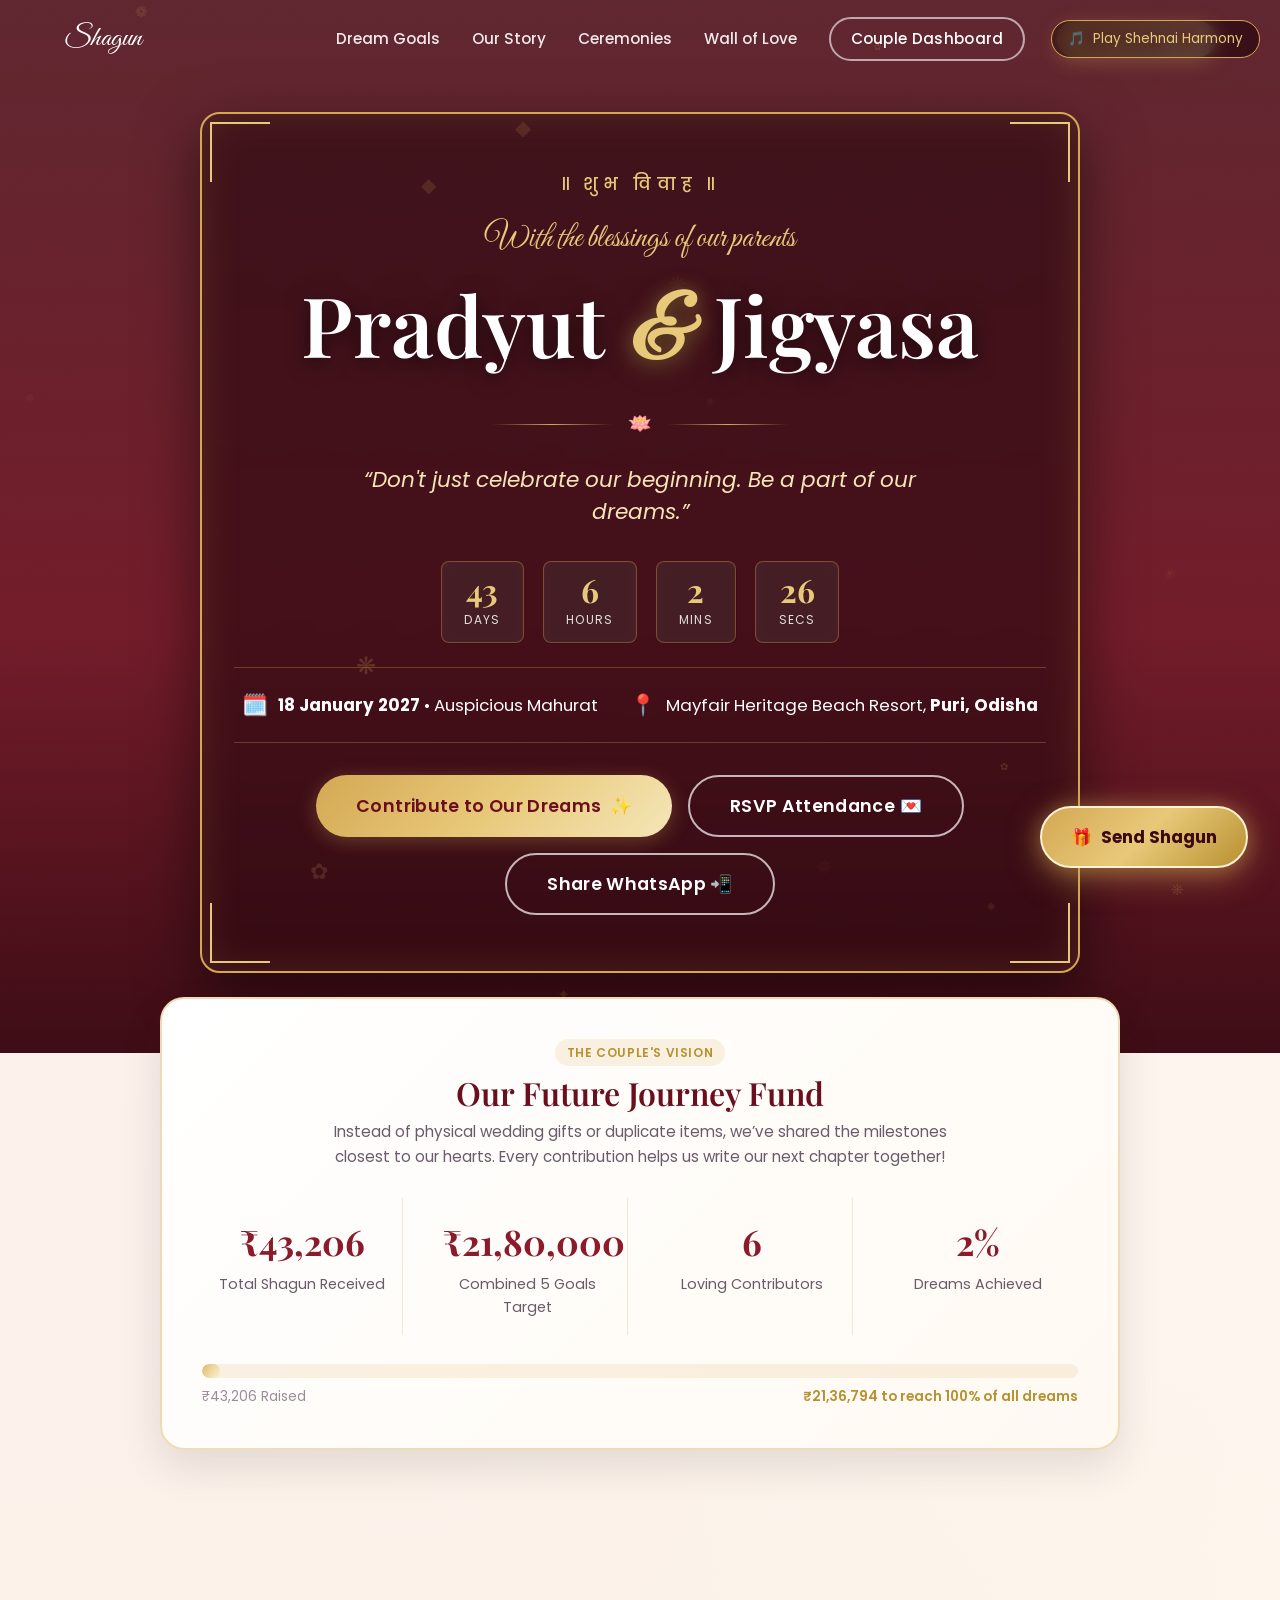
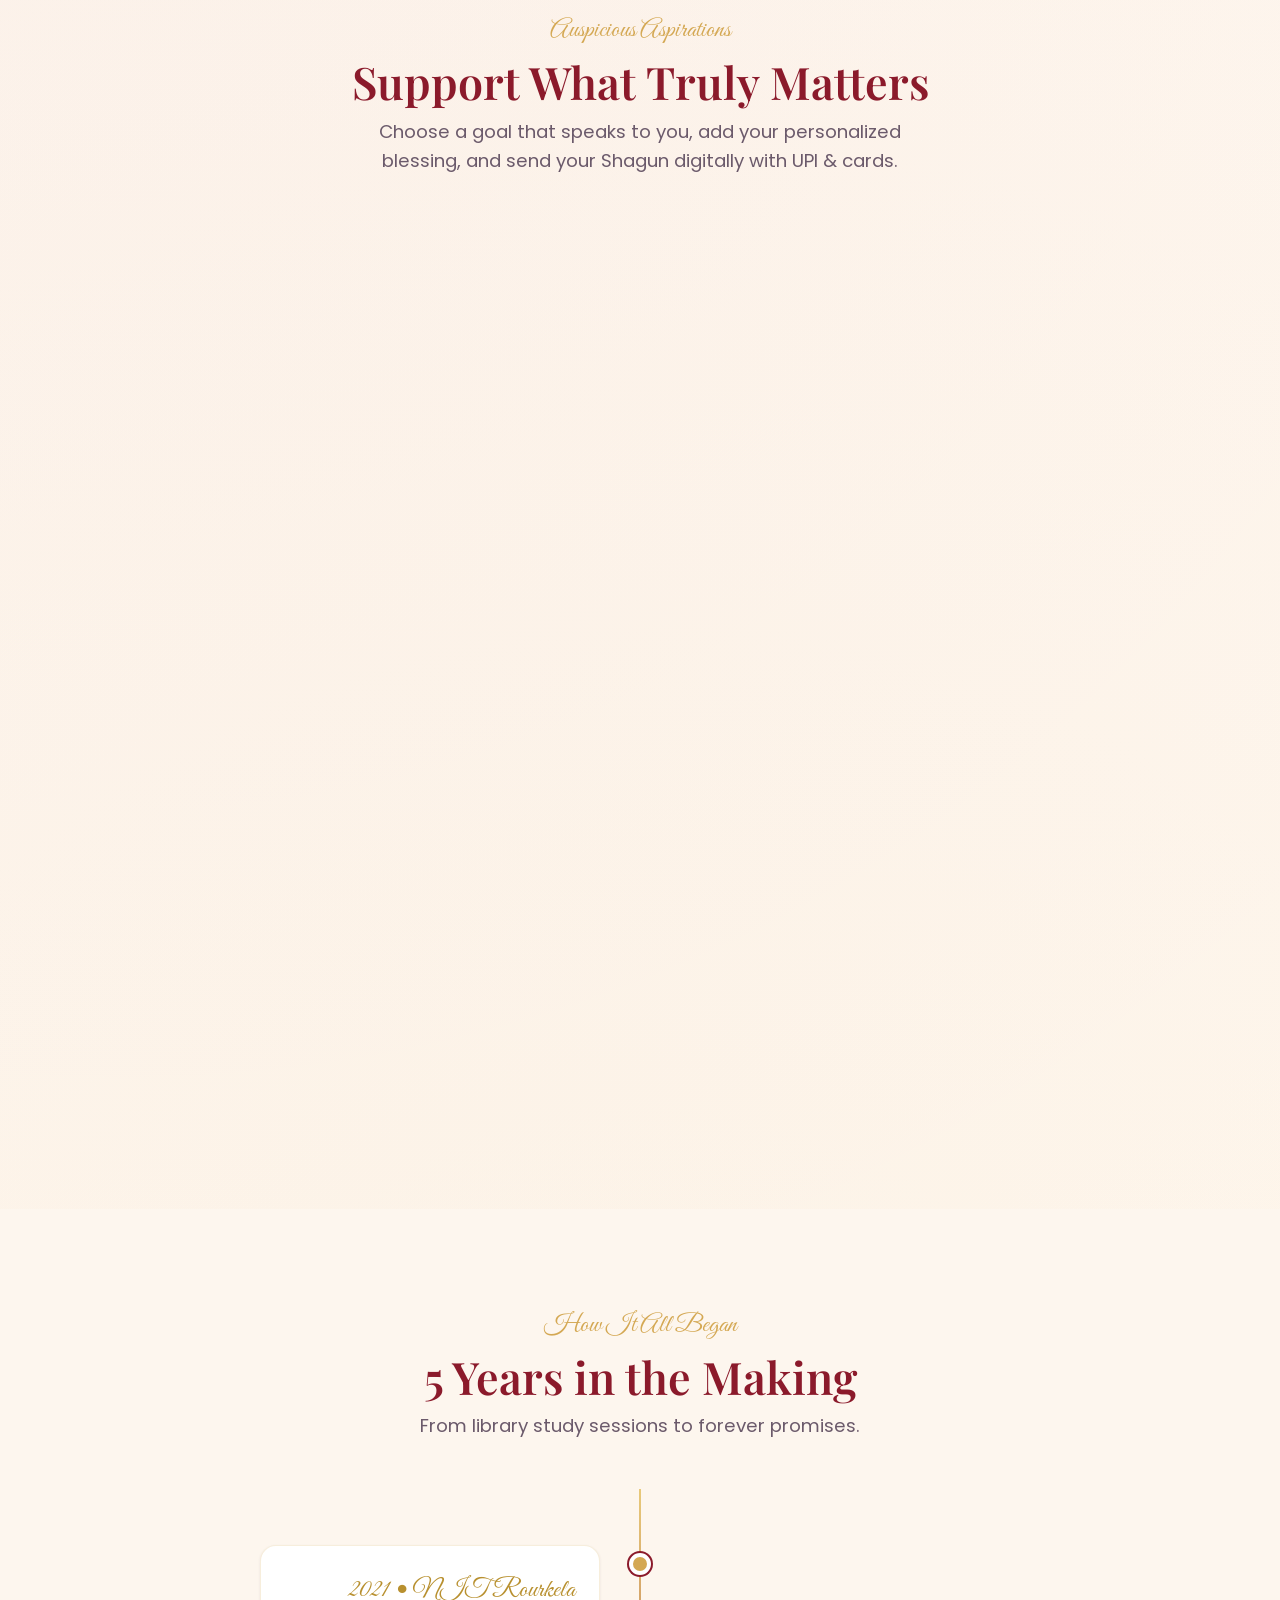
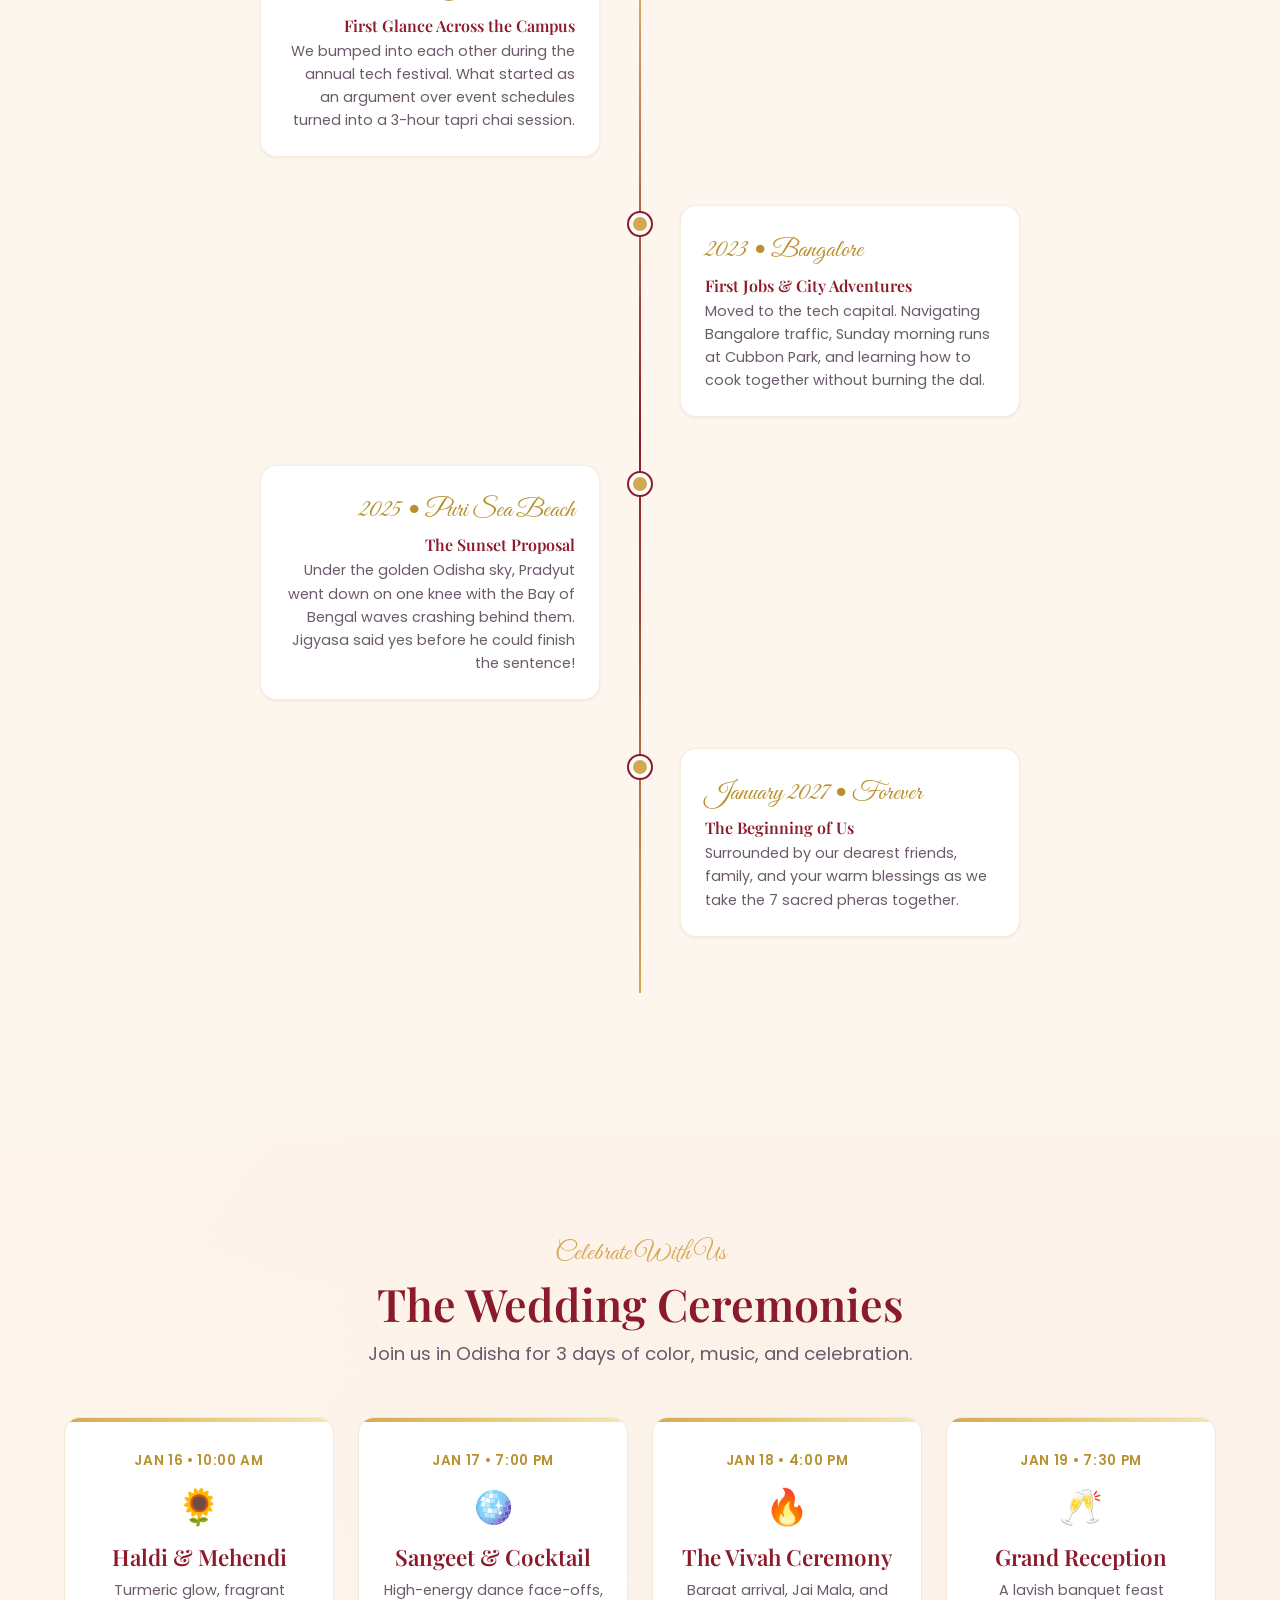
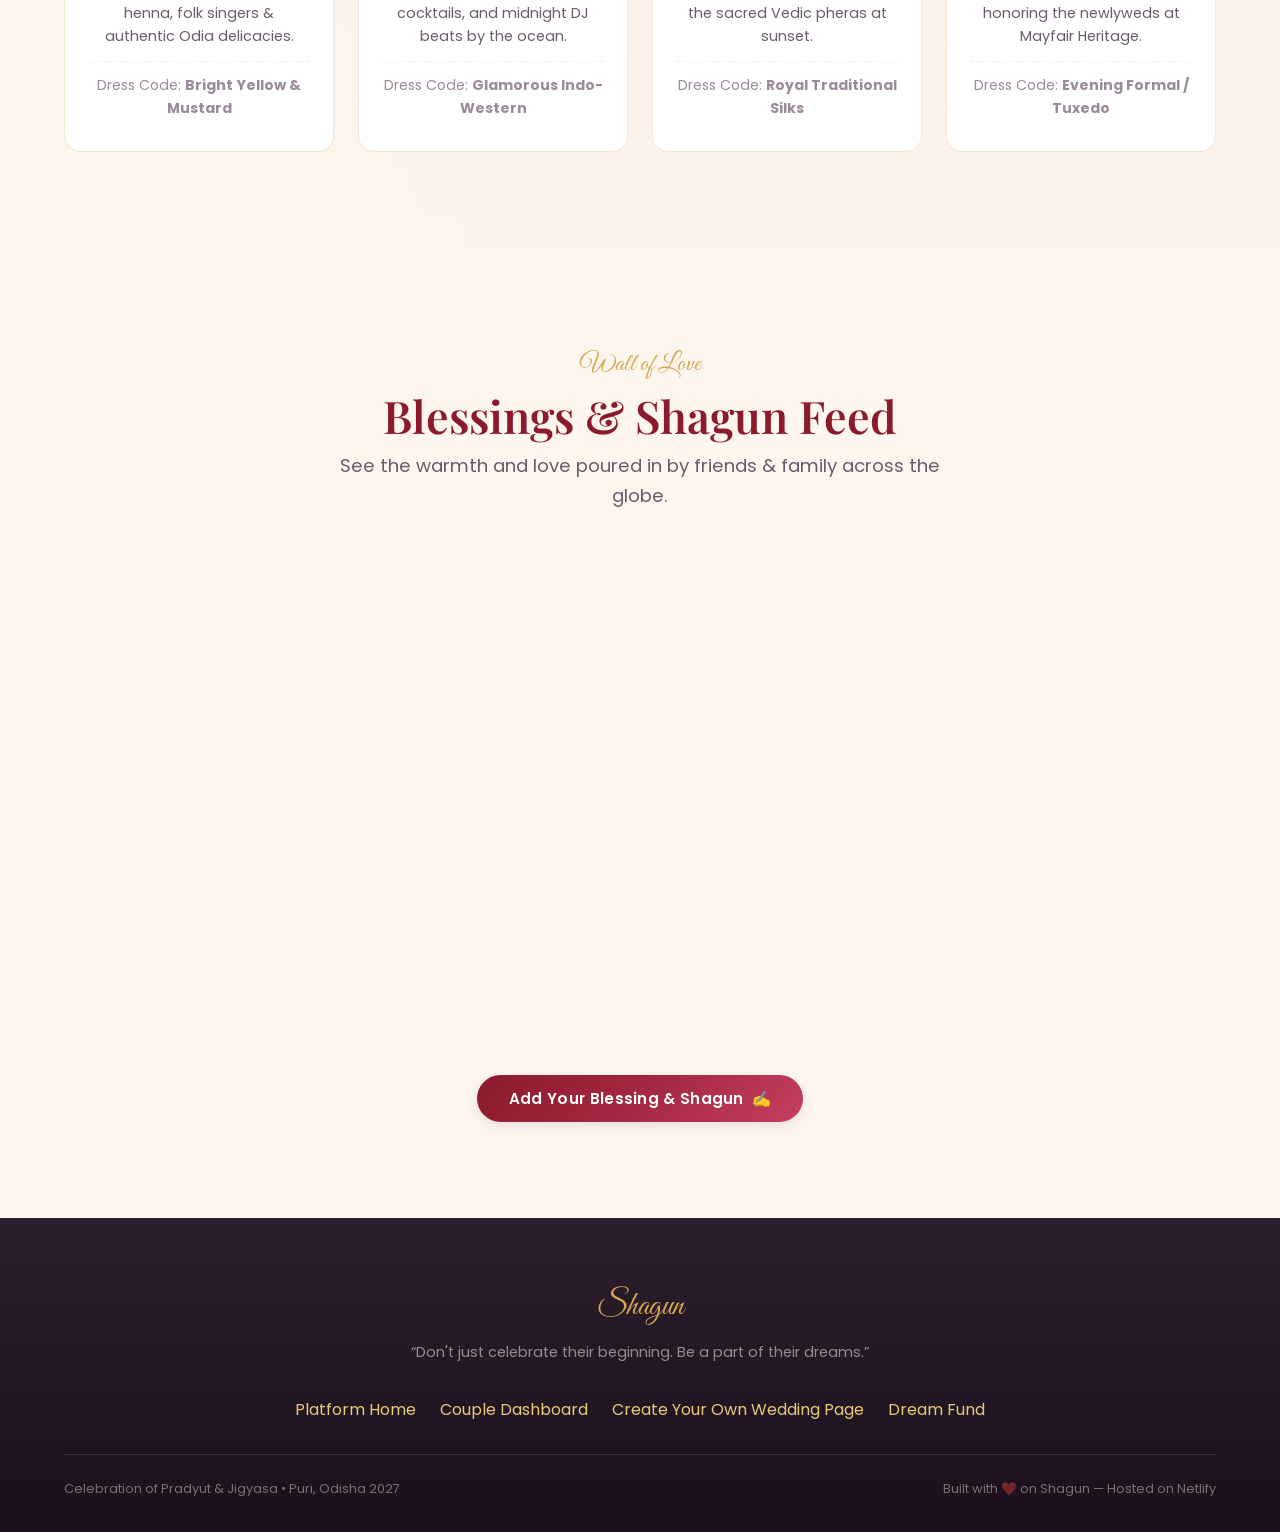
==== commit 1e77a0de: "feat: remove surnames (Pradyut & Jigyasa only), add template selection checkboxes and custom goals c" ====
--- a/wedding.html
+++ b/wedding.html
@@ -1014,7 +1014,7 @@
           </span>
           <img id="upiQrCodeImg" class="qr-img" src="" alt="UPI QR Code">
           <span style="font-size:0.78rem; color:var(--color-text-muted); display:block;">
-            UPI ID: <strong id="vpaDisplay">pradyut.panda@oksbi</strong>
+            UPI ID: <strong id="vpaDisplay">pradyut.jigyasa@oksbi</strong>
           </span>
 
           <div class="upi-app-buttons">
@@ -1107,7 +1107,7 @@
       </div>
 
       <div class="footer-bottom">
-        <span>Celebration of Pradyut Panda & Jigyasa Sharma • Puri, Odisha 2027</span>
+        <span>Celebration of Pradyut & Jigyasa • Puri, Odisha 2027</span>
         <span>Built with ❤️ on Shagun — Hosted on Netlify</span>
       </div>
     </div>
@@ -1228,7 +1228,7 @@
     // --- Dynamic QR Code Generator ---
     function updateQrCode() {
       const amount = parseInt(document.getElementById('customAmountInput').value, 10) || 1101;
-      const vpa = currentWedding?.upi?.id || 'pradyut.panda@oksbi';
+      const vpa = currentWedding?.upi?.id || 'pradyut.jigyasa@oksbi';
       const qrUrl = window.UpiEngine.getQrCodeUrl(amount, 'Wedding Shagun', vpa);
       document.getElementById('upiQrCodeImg').src = qrUrl;
       document.getElementById('vpaDisplay').textContent = vpa;
@@ -1236,7 +1236,7 @@
 
     function payViaApp(appName) {
       const amount = parseInt(document.getElementById('customAmountInput').value, 10) || 1101;
-      const vpa = currentWedding?.upi?.id || 'pradyut.panda@oksbi';
+      const vpa = currentWedding?.upi?.id || 'pradyut.jigyasa@oksbi';
       window.UpiEngine.openApp(appName, amount, 'Wedding Shagun', vpa);
     }
 
